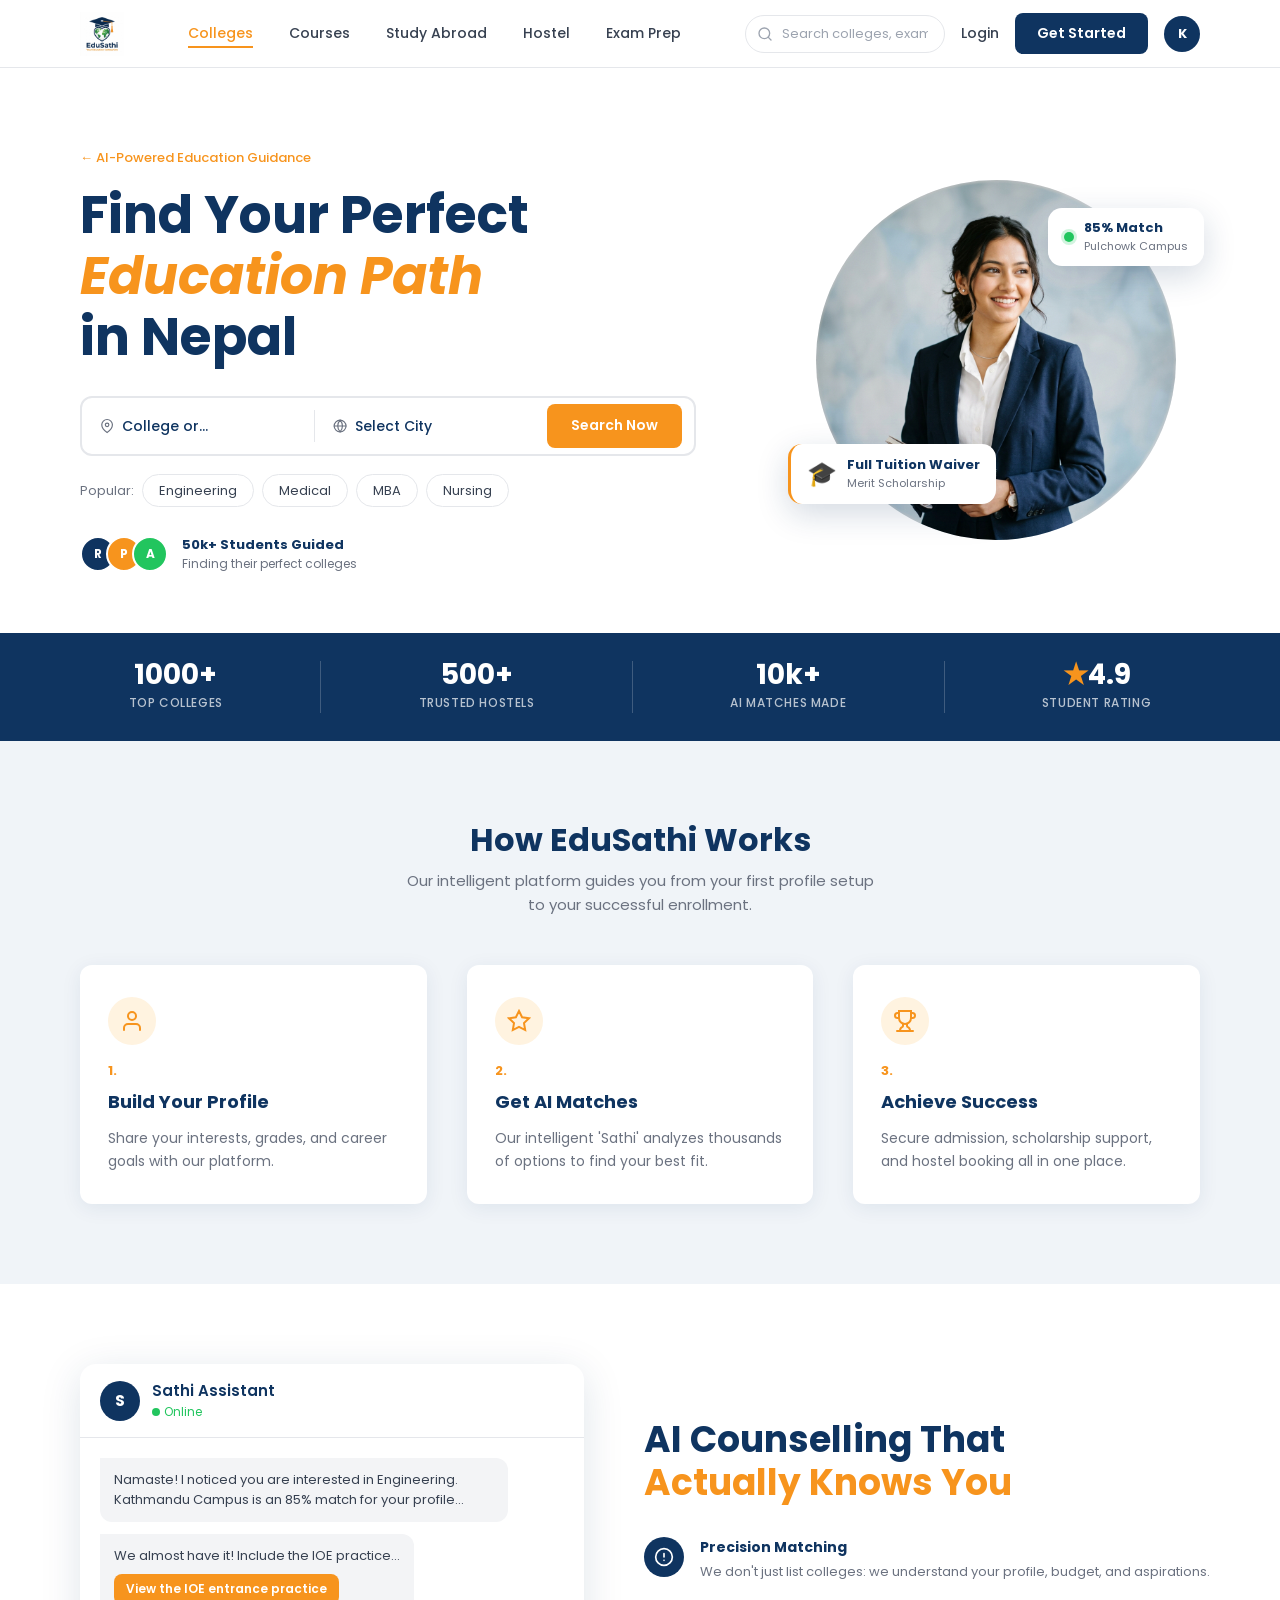
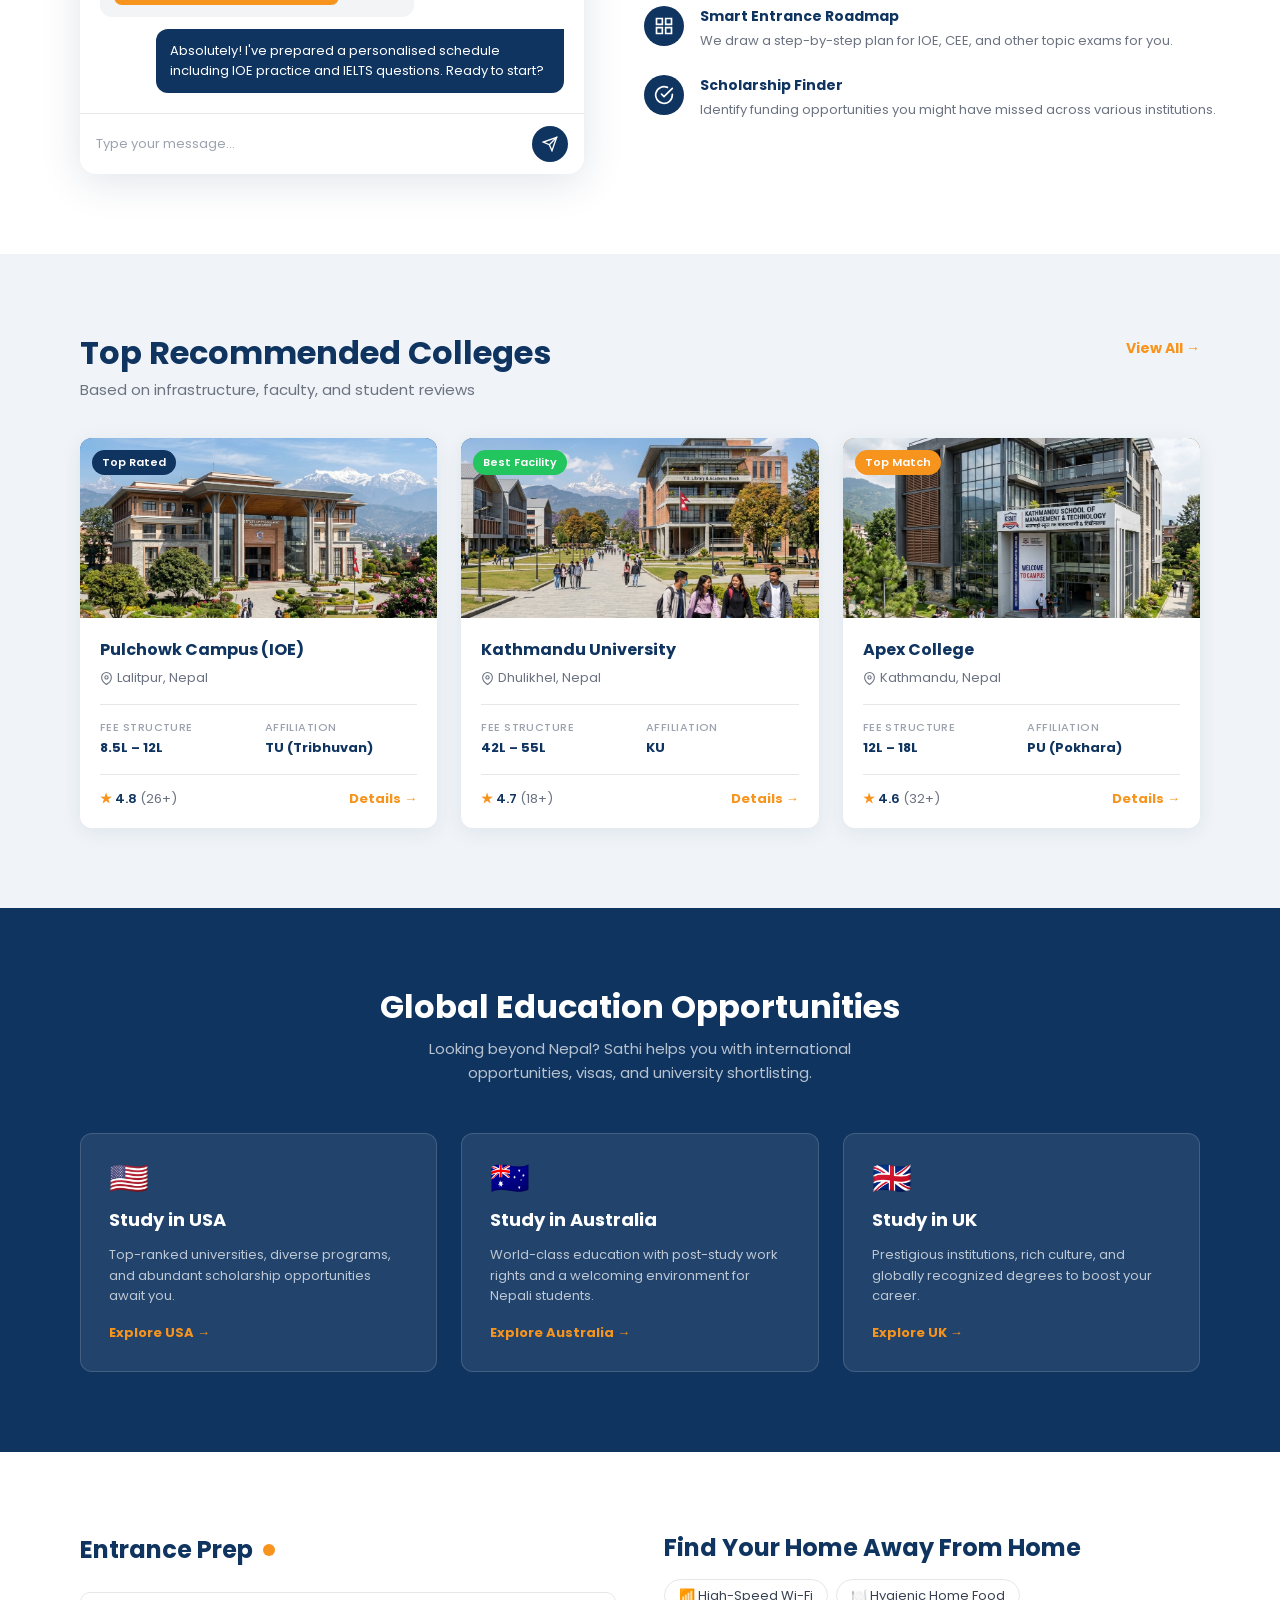
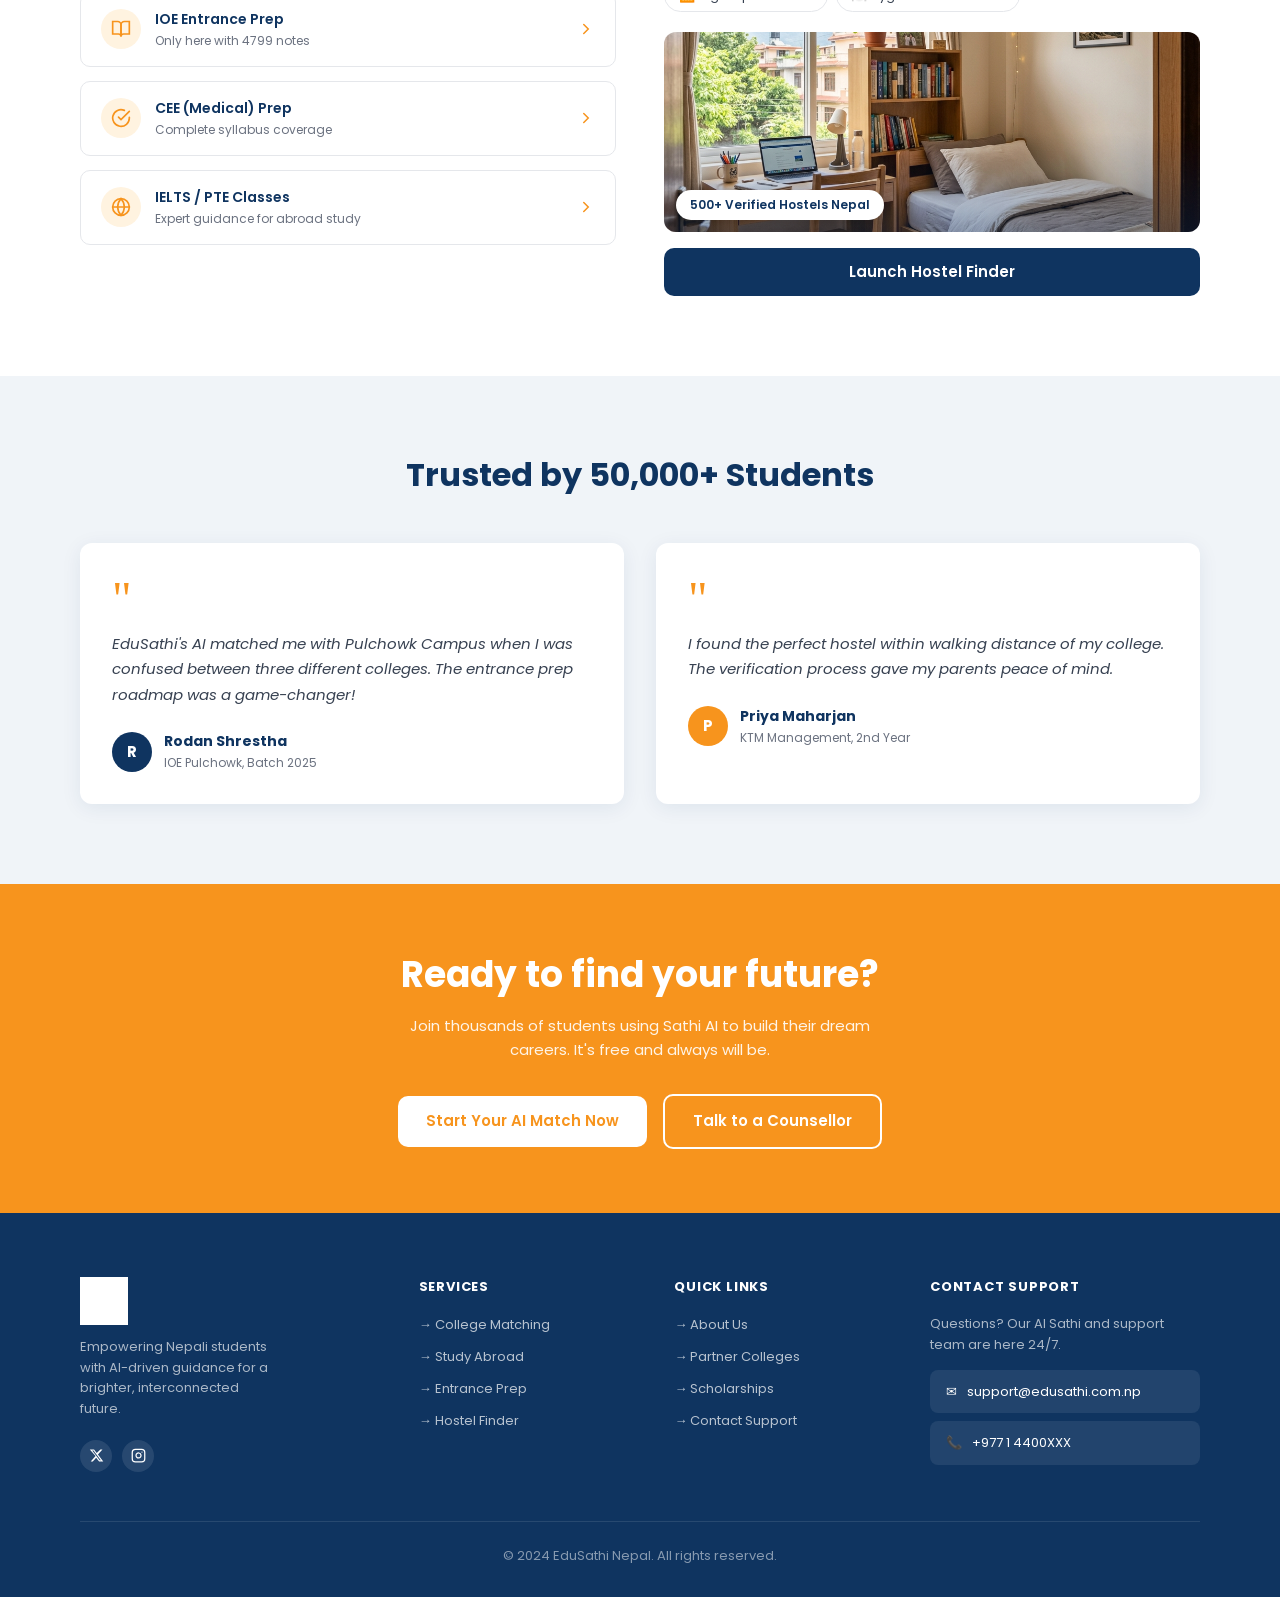
==== index.html @ e2d9c36b "feat: update homepage with real images and brand logo - Replace SVG placeholder logo with EduSathi b" ====
<!DOCTYPE html>
<html lang="en">
<head>
  <meta charset="UTF-8">
  <meta name="viewport" content="width=device-width, initial-scale=1.0">
  <title>EduSathi — Find Your Perfect Education Path in Nepal</title>
  <link rel="preconnect" href="https://fonts.googleapis.com">
  <link rel="preconnect" href="https://fonts.gstatic.com" crossorigin>
  <link href="https://fonts.googleapis.com/css2?family=Poppins:wght@300;400;500;600;700&display=swap" rel="stylesheet">
  <link rel="stylesheet" href="css/global.css">
  <link rel="stylesheet" href="css/navbar.css">
  <link rel="stylesheet" href="css/footer.css">
  <link rel="stylesheet" href="css/home.css">
  <link rel="stylesheet" href="css/responsive.css">
</head>
<body>

  <!-- ================================================================
       SECTION 1 — NAVBAR
       ================================================================ -->
  <nav class="navbar">
    <a href="index.html" class="nav-brand">
      <img src="assets/images/logo/logo-dark.png" alt="EduSathi" class="nav-logo-img" style="height:44px;width:auto;object-fit:contain;">
    </a>

    <!-- CSS-only hamburger -->
    <input type="checkbox" id="nav-toggle" class="nav-toggle">
    <label for="nav-toggle" class="nav-hamburger" aria-label="Toggle menu">
      <span></span><span></span><span></span>
    </label>

    <ul class="nav-links">
      <li><a href="pages/colleges/index.html" class="active">Colleges</a></li>
      <li><a href="#">Courses</a></li>
      <li><a href="pages/study-abroad/index.html">Study Abroad</a></li>
      <li><a href="pages/hostels/index.html">Hostel</a></li>
      <li><a href="pages/entrance-prep/index.html">Exam Prep</a></li>
    </ul>

    <div class="nav-right">
      <div class="nav-search-wrap">
        <svg class="nav-search-icon" width="16" height="16" viewBox="0 0 24 24" fill="none"
             stroke="#9CA3AF" stroke-width="2" stroke-linecap="round">
          <circle cx="11" cy="11" r="8"/><line x1="21" y1="21" x2="16.65" y2="16.65"/>
        </svg>
        <input type="text" class="nav-search-input" placeholder="Search colleges, exams...">
      </div>
      <a href="pages/login.html" class="nav-login">Login</a>
      <a href="pages/signup.html" class="btn-nav-cta">Get Started</a>
      <div class="nav-avatar">K</div>
    </div>
  </nav>


  <!-- ================================================================
       SECTION 2 — HERO
       ================================================================ -->
  <section class="hero">

    <!-- Left column -->
    <div class="hero-left">
      <p class="hero-breadcrumb">← AI-Powered Education Guidance</p>

      <h1 class="hero-headline">
        <span class="h-navy">Find Your Perfect</span>
        <span class="h-orange h-italic">Education Path</span>
        <span class="h-navy">in Nepal</span>
      </h1>

      <!-- Large search bar -->
      <div class="hero-search-bar">
        <div class="hsb-left">
          <svg width="16" height="16" viewBox="0 0 24 24" fill="none" stroke="#6B7280" stroke-width="2" stroke-linecap="round">
            <path d="M21 10c0 7-9 13-9 13S3 17 3 10a9 9 0 0 1 18 0z"/><circle cx="12" cy="10" r="3"/>
          </svg>
          <select class="hsb-select" aria-label="Category">
            <option>College or...</option>
            <option>Engineering</option>
            <option>Medical</option>
            <option>Management</option>
            <option>Nursing</option>
          </select>
        </div>
        <div class="hsb-divider"></div>
        <div class="hsb-middle">
          <svg width="16" height="16" viewBox="0 0 24 24" fill="none" stroke="#6B7280" stroke-width="2" stroke-linecap="round">
            <circle cx="12" cy="12" r="10"/>
            <path d="M2 12h20M12 2a15.3 15.3 0 0 1 4 10 15.3 15.3 0 0 1-4 10 15.3 15.3 0 0 1-4-10 15.3 15.3 0 0 1 4-10z"/>
          </svg>
          <select class="hsb-select" aria-label="City">
            <option>Select City</option>
            <option>Kathmandu</option>
            <option>Lalitpur</option>
            <option>Pokhara</option>
            <option>Dhulikhel</option>
          </select>
        </div>
        <button class="hsb-btn">Search Now</button>
      </div>

      <!-- Popular chips -->
      <div class="hero-chips">
        <span class="chip-label">Popular:</span>
        <a href="pages/colleges/index.html" class="chip">Engineering</a>
        <a href="pages/colleges/index.html" class="chip">Medical</a>
        <a href="pages/colleges/index.html" class="chip">MBA</a>
        <a href="pages/colleges/index.html" class="chip">Nursing</a>
      </div>

      <!-- Social proof -->
      <div class="hero-social-proof">
        <div class="proof-avatars">
          <div class="proof-avatar" style="background:#0F3460;">R</div>
          <div class="proof-avatar" style="background:#F7941D;">P</div>
          <div class="proof-avatar" style="background:#22C55E;">A</div>
        </div>
        <div class="proof-text">
          <span class="proof-bold">50k+ Students Guided</span>
          <span class="proof-sub">Finding their perfect colleges</span>
        </div>
      </div>
    </div>

    <!-- Right column — circular hero image -->
    <div class="hero-right">
      <div class="hero-img-wrap">
        <div class="hero-circle">
          <img src="assets/images/hero-student.jpg" alt="Student" class="hero-photo" style="display:block;">
        </div>

        <!-- Badge: top-right -->
        <div class="hero-badge-top">
          <span class="badge-dot"></span>
          <div>
            <div class="badge-title">85% Match</div>
            <div class="badge-sub">Pulchowk Campus</div>
          </div>
        </div>

        <!-- Badge: bottom-left -->
        <div class="hero-badge-bottom">
          <span class="badge-icon">🎓</span>
          <div>
            <div class="badge-title">Full Tuition Waiver</div>
            <div class="badge-sub">Merit Scholarship</div>
          </div>
        </div>
      </div>
    </div>

  </section>


  <!-- ================================================================
       SECTION 3 — STATS BAR
       ================================================================ -->
  <section class="stats-bar">
    <div class="stat-item">
      <span class="stat-num">1000+</span>
      <span class="stat-label">Top Colleges</span>
    </div>
    <div class="stat-divider"></div>
    <div class="stat-item">
      <span class="stat-num">500+</span>
      <span class="stat-label">Trusted Hostels</span>
    </div>
    <div class="stat-divider"></div>
    <div class="stat-item">
      <span class="stat-num">10k+</span>
      <span class="stat-label">AI Matches Made</span>
    </div>
    <div class="stat-divider"></div>
    <div class="stat-item">
      <span class="stat-num"><span class="stat-star">★</span>4.9</span>
      <span class="stat-label">Student Rating</span>
    </div>
  </section>


  <!-- ================================================================
       SECTION 4 — HOW EDUSATHI WORKS
       ================================================================ -->
  <section class="how-works">
    <div class="section-header center">
      <h2 class="section-title">How EduSathi Works</h2>
      <p class="section-sub">Our intelligent platform guides you from your first profile setup to your successful enrollment.</p>
    </div>

    <div class="steps-grid">
      <!-- Step 1 -->
      <div class="step-card">
        <div class="step-icon-wrap">
          <svg width="24" height="24" viewBox="0 0 24 24" fill="none" stroke="#F7941D" stroke-width="2" stroke-linecap="round">
            <path d="M20 21v-2a4 4 0 0 0-4-4H8a4 4 0 0 0-4 4v2"/><circle cx="12" cy="7" r="4"/>
          </svg>
        </div>
        <span class="step-num">1.</span>
        <h3 class="step-title">Build Your Profile</h3>
        <p class="step-desc">Share your interests, grades, and career goals with our platform.</p>
      </div>

      <!-- Step 2 -->
      <div class="step-card">
        <div class="step-icon-wrap">
          <svg width="24" height="24" viewBox="0 0 24 24" fill="none" stroke="#F7941D" stroke-width="2" stroke-linecap="round">
            <polygon points="12 2 15.09 8.26 22 9.27 17 14.14 18.18 21.02 12 17.77 5.82 21.02 7 14.14 2 9.27 8.91 8.26 12 2"/>
          </svg>
        </div>
        <span class="step-num">2.</span>
        <h3 class="step-title">Get AI Matches</h3>
        <p class="step-desc">Our intelligent 'Sathi' analyzes thousands of options to find your best fit.</p>
      </div>

      <!-- Step 3 -->
      <div class="step-card">
        <div class="step-icon-wrap">
          <svg width="24" height="24" viewBox="0 0 24 24" fill="none" stroke="#F7941D" stroke-width="2" stroke-linecap="round">
            <path d="M6 9H4.5a2.5 2.5 0 0 1 0-5H6"/>
            <path d="M18 9h1.5a2.5 2.5 0 0 0 0-5H18"/>
            <path d="M4 22h16"/>
            <path d="M10 14.66V17c0 .55-.47.98-.97 1.21C7.85 18.75 7 20.24 7 22"/>
            <path d="M14 14.66V17c0 .55.47.98.97 1.21C16.15 18.75 17 20.24 17 22"/>
            <path d="M18 2H6v7a6 6 0 0 0 12 0V2z"/>
          </svg>
        </div>
        <span class="step-num">3.</span>
        <h3 class="step-title">Achieve Success</h3>
        <p class="step-desc">Secure admission, scholarship support, and hostel booking all in one place.</p>
      </div>
    </div>
  </section>


  <!-- ================================================================
       SECTION 5 — AI COUNSELLING
       ================================================================ -->
  <section class="ai-section">

    <!-- Left — Chat UI mockup -->
    <div class="ai-left">
      <div class="chat-card">
        <!-- Header -->
        <div class="chat-header">
          <div class="chat-avatar">S</div>
          <div class="chat-header-text">
            <span class="chat-name">Sathi Assistant</span>
            <span class="chat-status">
              <span class="chat-dot"></span>Online
            </span>
          </div>
        </div>

        <!-- Bubbles -->
        <div class="chat-body">
          <div class="chat-bubble ai-bubble">
            Namaste! I noticed you are interested in Engineering. Kathmandu Campus is an 85% match for your profile...
          </div>
          <div class="chat-bubble ai-bubble">
            We almost have it! Include the IOE practice...
            <a href="pages/entrance-prep/index.html" class="chat-action-btn">View the IOE entrance practice</a>
          </div>
          <div class="chat-bubble user-bubble">
            Absolutely! I've prepared a personalised schedule including IOE practice and IELTS questions. Ready to start?
          </div>
        </div>

        <!-- Input bar -->
        <div class="chat-input-bar">
          <input type="text" placeholder="Type your message...">
          <button class="chat-send" aria-label="Send">
            <svg width="16" height="16" viewBox="0 0 24 24" fill="none" stroke="white" stroke-width="2" stroke-linecap="round">
              <line x1="22" y1="2" x2="11" y2="13"/>
              <polygon points="22 2 15 22 11 13 2 9 22 2"/>
            </svg>
          </button>
        </div>
      </div>
    </div>

    <!-- Right — Feature text -->
    <div class="ai-right">
      <h2 class="ai-heading">
        <span class="h-navy">AI Counselling That</span>
        <span class="h-orange">Actually Knows You</span>
      </h2>

      <div class="ai-features">
        <div class="ai-feature">
          <div class="ai-feat-icon">
            <svg width="20" height="20" viewBox="0 0 24 24" fill="none" stroke="white" stroke-width="2" stroke-linecap="round">
              <circle cx="12" cy="12" r="10"/>
              <line x1="12" y1="8" x2="12" y2="12"/>
              <line x1="12" y1="16" x2="12.01" y2="16"/>
            </svg>
          </div>
          <div class="ai-feat-text">
            <h4>Precision Matching</h4>
            <p>We don't just list colleges: we understand your profile, budget, and aspirations.</p>
          </div>
        </div>

        <div class="ai-feature">
          <div class="ai-feat-icon">
            <svg width="20" height="20" viewBox="0 0 24 24" fill="none" stroke="white" stroke-width="2" stroke-linecap="round">
              <path d="M3 3h7v7H3zM14 3h7v7h-7zM14 14h7v7h-7zM3 14h7v7H3z"/>
            </svg>
          </div>
          <div class="ai-feat-text">
            <h4>Smart Entrance Roadmap</h4>
            <p>We draw a step-by-step plan for IOE, CEE, and other topic exams for you.</p>
          </div>
        </div>

        <div class="ai-feature">
          <div class="ai-feat-icon">
            <svg width="20" height="20" viewBox="0 0 24 24" fill="none" stroke="white" stroke-width="2" stroke-linecap="round">
              <path d="M22 11.08V12a10 10 0 1 1-5.93-9.14"/>
              <polyline points="22 4 12 14.01 9 11.01"/>
            </svg>
          </div>
          <div class="ai-feat-text">
            <h4>Scholarship Finder</h4>
            <p>Identify funding opportunities you might have missed across various institutions.</p>
          </div>
        </div>
      </div>
    </div>

  </section>


  <!-- ================================================================
       SECTION 6 — TOP RECOMMENDED COLLEGES
       ================================================================ -->
  <section class="colleges-section">
    <div class="section-row-header">
      <div>
        <h2 class="section-title">Top Recommended Colleges</h2>
        <p class="section-sub">Based on infrastructure, faculty, and student reviews</p>
      </div>
      <a href="pages/colleges/index.html" class="view-all">View All →</a>
    </div>

    <div class="colleges-grid">

      <!-- Card 1 -->
      <div class="college-card">
        <div class="college-img">
          <img src="assets/images/colleges/pulchowk.jpg" alt="Pulchowk Campus">
          <span class="college-tag tag-navy">Top Rated</span>
        </div>
        <div class="college-body">
          <h3 class="college-name">Pulchowk Campus (IOE)</h3>
          <p class="college-location">
            <svg width="13" height="13" viewBox="0 0 24 24" fill="none" stroke="#6B7280" stroke-width="2" stroke-linecap="round">
              <path d="M21 10c0 7-9 13-9 13S3 17 3 10a9 9 0 0 1 18 0z"/><circle cx="12" cy="10" r="3"/>
            </svg>
            Lalitpur, Nepal
          </p>
          <div class="college-info">
            <div class="info-item">
              <span class="info-label">Fee Structure</span>
              <span class="info-val">8.5L – 12L</span>
            </div>
            <div class="info-item">
              <span class="info-label">Affiliation</span>
              <span class="info-val">TU (Tribhuvan)</span>
            </div>
          </div>
          <div class="college-footer">
            <span class="college-rating">
              <span class="star-icon">★</span> 4.8
              <span class="rating-count">(26+)</span>
            </span>
            <a href="pages/colleges/detail.html" class="details-link">Details →</a>
          </div>
        </div>
      </div>

      <!-- Card 2 -->
      <div class="college-card">
        <div class="college-img college-img-2">
          <img src="assets/images/colleges/ku.jpg" alt="Kathmandu University">
          <span class="college-tag tag-green">Best Facility</span>
        </div>
        <div class="college-body">
          <h3 class="college-name">Kathmandu University</h3>
          <p class="college-location">
            <svg width="13" height="13" viewBox="0 0 24 24" fill="none" stroke="#6B7280" stroke-width="2" stroke-linecap="round">
              <path d="M21 10c0 7-9 13-9 13S3 17 3 10a9 9 0 0 1 18 0z"/><circle cx="12" cy="10" r="3"/>
            </svg>
            Dhulikhel, Nepal
          </p>
          <div class="college-info">
            <div class="info-item">
              <span class="info-label">Fee Structure</span>
              <span class="info-val">42L – 55L</span>
            </div>
            <div class="info-item">
              <span class="info-label">Affiliation</span>
              <span class="info-val">KU</span>
            </div>
          </div>
          <div class="college-footer">
            <span class="college-rating">
              <span class="star-icon">★</span> 4.7
              <span class="rating-count">(18+)</span>
            </span>
            <a href="pages/colleges/detail.html" class="details-link">Details →</a>
          </div>
        </div>
      </div>

      <!-- Card 3 -->
      <div class="college-card">
        <div class="college-img college-img-3">
          <img src="assets/images/colleges/apex.jpg" alt="Apex College">
          <span class="college-tag tag-orange">Top Match</span>
        </div>
        <div class="college-body">
          <h3 class="college-name">Apex College</h3>
          <p class="college-location">
            <svg width="13" height="13" viewBox="0 0 24 24" fill="none" stroke="#6B7280" stroke-width="2" stroke-linecap="round">
              <path d="M21 10c0 7-9 13-9 13S3 17 3 10a9 9 0 0 1 18 0z"/><circle cx="12" cy="10" r="3"/>
            </svg>
            Kathmandu, Nepal
          </p>
          <div class="college-info">
            <div class="info-item">
              <span class="info-label">Fee Structure</span>
              <span class="info-val">12L – 18L</span>
            </div>
            <div class="info-item">
              <span class="info-label">Affiliation</span>
              <span class="info-val">PU (Pokhara)</span>
            </div>
          </div>
          <div class="college-footer">
            <span class="college-rating">
              <span class="star-icon">★</span> 4.6
              <span class="rating-count">(32+)</span>
            </span>
            <a href="pages/colleges/detail.html" class="details-link">Details →</a>
          </div>
        </div>
      </div>

    </div>
  </section>


  <!-- ================================================================
       SECTION 7 — GLOBAL EDUCATION OPPORTUNITIES
       ================================================================ -->
  <section class="global-section">
    <div class="section-header center">
      <h2 class="section-title white">Global Education Opportunities</h2>
      <p class="section-sub light">Looking beyond Nepal? Sathi helps you with international opportunities, visas, and university shortlisting.</p>
    </div>

    <div class="global-grid">
      <div class="global-card">
        <div class="global-flag">🇺🇸</div>
        <h3 class="global-country">Study in USA</h3>
        <p class="global-desc">Top-ranked universities, diverse programs, and abundant scholarship opportunities await you.</p>
        <a href="pages/study-abroad/index.html" class="global-link">Explore USA →</a>
      </div>
      <div class="global-card">
        <div class="global-flag">🇦🇺</div>
        <h3 class="global-country">Study in Australia</h3>
        <p class="global-desc">World-class education with post-study work rights and a welcoming environment for Nepali students.</p>
        <a href="pages/study-abroad/index.html" class="global-link">Explore Australia →</a>
      </div>
      <div class="global-card">
        <div class="global-flag">🇬🇧</div>
        <h3 class="global-country">Study in UK</h3>
        <p class="global-desc">Prestigious institutions, rich culture, and globally recognized degrees to boost your career.</p>
        <a href="pages/study-abroad/index.html" class="global-link">Explore UK →</a>
      </div>
    </div>
  </section>


  <!-- ================================================================
       SECTION 8 — ENTRANCE PREP + HOSTEL
       ================================================================ -->
  <section class="prep-hostel-section">

    <!-- Left — Entrance Prep -->
    <div class="prep-col">
      <h2 class="prep-heading">
        Entrance Prep <span class="prep-dot"></span>
      </h2>

      <div class="prep-list">
        <a href="pages/entrance-prep/index.html" class="prep-row">
          <div class="prep-row-left">
            <div class="prep-icon">
              <svg width="20" height="20" viewBox="0 0 24 24" fill="none" stroke="#F7941D" stroke-width="2" stroke-linecap="round">
                <path d="M2 3h6a4 4 0 0 1 4 4v14a3 3 0 0 0-3-3H2z"/>
                <path d="M22 3h-6a4 4 0 0 0-4 4v14a3 3 0 0 1 3-3h7z"/>
              </svg>
            </div>
            <div>
              <span class="prep-name">IOE Entrance Prep</span>
              <span class="prep-desc">Only here with 4799 notes</span>
            </div>
          </div>
          <svg width="18" height="18" viewBox="0 0 24 24" fill="none" stroke="#F7941D" stroke-width="2" stroke-linecap="round">
            <polyline points="9 18 15 12 9 6"/>
          </svg>
        </a>

        <a href="pages/entrance-prep/index.html" class="prep-row">
          <div class="prep-row-left">
            <div class="prep-icon">
              <svg width="20" height="20" viewBox="0 0 24 24" fill="none" stroke="#F7941D" stroke-width="2" stroke-linecap="round">
                <path d="M22 11.08V12a10 10 0 1 1-5.93-9.14"/>
                <polyline points="22 4 12 14.01 9 11.01"/>
              </svg>
            </div>
            <div>
              <span class="prep-name">CEE (Medical) Prep</span>
              <span class="prep-desc">Complete syllabus coverage</span>
            </div>
          </div>
          <svg width="18" height="18" viewBox="0 0 24 24" fill="none" stroke="#F7941D" stroke-width="2" stroke-linecap="round">
            <polyline points="9 18 15 12 9 6"/>
          </svg>
        </a>

        <a href="pages/entrance-prep/index.html" class="prep-row">
          <div class="prep-row-left">
            <div class="prep-icon">
              <svg width="20" height="20" viewBox="0 0 24 24" fill="none" stroke="#F7941D" stroke-width="2" stroke-linecap="round">
                <circle cx="12" cy="12" r="10"/>
                <line x1="2" y1="12" x2="22" y2="12"/>
                <path d="M12 2a15.3 15.3 0 0 1 4 10 15.3 15.3 0 0 1-4 10 15.3 15.3 0 0 1-4-10 15.3 15.3 0 0 1 4-10z"/>
              </svg>
            </div>
            <div>
              <span class="prep-name">IELTS / PTE Classes</span>
              <span class="prep-desc">Expert guidance for abroad study</span>
            </div>
          </div>
          <svg width="18" height="18" viewBox="0 0 24 24" fill="none" stroke="#F7941D" stroke-width="2" stroke-linecap="round">
            <polyline points="9 18 15 12 9 6"/>
          </svg>
        </a>
      </div>
    </div>

    <!-- Right — Hostel -->
    <div class="hostel-col">
      <h2 class="hostel-heading">Find Your Home Away From Home</h2>

      <div class="hostel-pills">
        <span class="hostel-pill">📶 High-Speed Wi-Fi</span>
        <span class="hostel-pill">🍽️ Hygienic Home Food</span>
      </div>

      <div class="hostel-img-wrap">
        <img src="assets/images/hostels/hostel-main.jpg" alt="Hostel" class="hostel-img">
        <span class="hostel-overlay-badge">500+ Verified Hostels Nepal</span>
      </div>

      <a href="pages/hostels/index.html" class="btn-hostel">Launch Hostel Finder</a>
    </div>

  </section>


  <!-- ================================================================
       SECTION 9 — TESTIMONIALS
       ================================================================ -->
  <section class="testimonials-section">
    <div class="section-header center">
      <h2 class="section-title">Trusted by 50,000+ Students</h2>
    </div>

    <div class="testimonials-grid">
      <div class="testimonial-card">
        <span class="quote-icon">"</span>
        <p class="quote-text">EduSathi's AI matched me with Pulchowk Campus when I was confused between three different colleges. The entrance prep roadmap was a game-changer!</p>
        <div class="testimonial-author">
          <div class="author-avatar" style="background:#0F3460;">R</div>
          <div>
            <span class="author-name">Rodan Shrestha</span>
            <span class="author-role">IOE Pulchowk, Batch 2025</span>
          </div>
        </div>
      </div>

      <div class="testimonial-card">
        <span class="quote-icon">"</span>
        <p class="quote-text">I found the perfect hostel within walking distance of my college. The verification process gave my parents peace of mind.</p>
        <div class="testimonial-author">
          <div class="author-avatar" style="background:#F7941D;">P</div>
          <div>
            <span class="author-name">Priya Maharjan</span>
            <span class="author-role">KTM Management, 2nd Year</span>
          </div>
        </div>
      </div>
    </div>
  </section>


  <!-- ================================================================
       SECTION 10 — CTA BANNER
       ================================================================ -->
  <section class="cta-section">
    <h2 class="cta-heading">Ready to find your future?</h2>
    <p class="cta-sub">Join thousands of students using Sathi AI to build their dream careers. It's free and always will be.</p>
    <div class="cta-btns">
      <a href="pages/ai-match/questionnaire.html" class="btn-cta-primary">Start Your AI Match Now</a>
      <a href="pages/ai-counsellor/index.html"    class="btn-cta-outline">Talk to a Counsellor</a>
    </div>
  </section>


  <!-- ================================================================
       SECTION 11 — FOOTER
       ================================================================ -->
  <footer class="footer">
    <div class="footer-top">

      <!-- Col 1: Brand -->
      <div class="footer-col brand-col">
        <a href="index.html" class="footer-logo">
          <img src="assets/images/logo/logo-dark.png" alt="EduSathi" class="footer-logo-img" style="height:48px;width:auto;object-fit:contain;filter:brightness(0) invert(1);">
        </a>
        <p class="footer-tagline">Empowering Nepali students with AI-driven guidance for a brighter, interconnected future.</p>
        <div class="footer-socials">
          <a href="#" class="social-icon" aria-label="Twitter / X">
            <svg width="15" height="15" viewBox="0 0 24 24" fill="white">
              <path d="M18.244 2.25h3.308l-7.227 8.26 8.502 11.24H16.17l-4.714-6.231-5.401 6.231H2.746l7.73-8.835L1.254 2.25H8.08l4.253 5.622zm-1.161 17.52h1.833L7.084 4.126H5.117z"/>
            </svg>
          </a>
          <a href="#" class="social-icon" aria-label="Instagram">
            <svg width="15" height="15" viewBox="0 0 24 24" fill="none" stroke="white" stroke-width="2" stroke-linecap="round">
              <rect x="2" y="2" width="20" height="20" rx="5" ry="5"/>
              <path d="M16 11.37A4 4 0 1 1 12.63 8 4 4 0 0 1 16 11.37z"/>
              <line x1="17.5" y1="6.5" x2="17.51" y2="6.5"/>
            </svg>
          </a>
        </div>
      </div>

      <!-- Col 2: Services -->
      <div class="footer-col">
        <h4 class="footer-col-heading">Services</h4>
        <ul class="footer-links">
          <li><a href="pages/colleges/index.html">→ College Matching</a></li>
          <li><a href="pages/study-abroad/index.html">→ Study Abroad</a></li>
          <li><a href="pages/entrance-prep/index.html">→ Entrance Prep</a></li>
          <li><a href="pages/hostels/index.html">→ Hostel Finder</a></li>
        </ul>
      </div>

      <!-- Col 3: Quick Links -->
      <div class="footer-col">
        <h4 class="footer-col-heading">Quick Links</h4>
        <ul class="footer-links">
          <li><a href="pages/about.html">→ About Us</a></li>
          <li><a href="#">→ Partner Colleges</a></li>
          <li><a href="#">→ Scholarships</a></li>
          <li><a href="pages/contact.html">→ Contact Support</a></li>
        </ul>
      </div>

      <!-- Col 4: Contact -->
      <div class="footer-col">
        <h4 class="footer-col-heading">Contact Support</h4>
        <p class="footer-contact-text">Questions? Our AI Sathi and support team are here 24/7.</p>
        <div class="footer-contact-box">
          <span>✉</span>
          <span>support@edusathi.com.np</span>
        </div>
        <div class="footer-contact-box">
          <span>📞</span>
          <span>+977 1 4400XXX</span>
        </div>
      </div>

    </div>

    <div class="footer-bottom">
      <p>© 2024 EduSathi Nepal. All rights reserved.</p>
    </div>
  </footer>

</body>
</html>
---- css/global.css ----
@import url('https://fonts.googleapis.com/css2?family=Poppins:wght@300;400;500;600;700&display=swap');

*, *::before, *::after {
  box-sizing: border-box;
  margin: 0;
  padding: 0;
}

:root {
  --primary:    #0F3460;
  --accent:     #F7941D;
  --bg:         #F0F4F8;
  --white:      #FFFFFF;
  --text:       #0F3460;
  --muted:      #6B7280;
  --border:     #E5E7EB;
  --green:      #22C55E;
  --shadow:     0 4px 20px rgba(15, 52, 96, 0.08);
  --radius:     8px;
  --radius-btn: 10px;
  --radius-pill: 50px;
}

html { scroll-behavior: smooth; }

body {
  font-family: 'Poppins', sans-serif;
  font-size: 14px;
  color: var(--text);
  background: var(--white);
  line-height: 1.5;
  -webkit-font-smoothing: antialiased;
}

a   { text-decoration: none; color: inherit; }
ul  { list-style: none; }
img { display: block; max-width: 100%; }

button, select, input { font-family: 'Poppins', sans-serif; }

/* ---- Typography helpers ---- */
.h-navy   { color: var(--primary); }
.h-orange { color: var(--accent); }
.h-italic { font-style: italic; }

.section-title {
  font-size: 32px;
  font-weight: 700;
  color: var(--primary);
  line-height: 1.2;
}
.section-title.white { color: var(--white); }

.section-sub {
  font-size: 15px;
  color: var(--muted);
  line-height: 1.6;
  max-width: 480px;
}
.section-sub.light { color: rgba(255, 255, 255, 0.7); }

.section-header.center {
  text-align: center;
  display: flex;
  flex-direction: column;
  align-items: center;
  gap: 10px;
}
---- css/navbar.css ----
/* ============================================================
   NAVBAR
   ============================================================ */

.navbar {
  position: sticky;
  top: 0;
  z-index: 1000;
  background: var(--white);
  border-bottom: 1px solid var(--border);
  height: 68px;
  padding: 0 80px;
  display: flex;
  align-items: center;
  justify-content: space-between;
  gap: 24px;
}

.nav-brand {
  display: flex;
  align-items: center;
  gap: 8px;
  font-size: 22px;
  font-weight: 700;
  color: var(--primary);
  white-space: nowrap;
  flex-shrink: 0;
}

.nav-logo-img {
  height: 40px;
  width: auto;
  display: block;
  object-fit: contain;
}

/* Center links */
.nav-links {
  display: flex;
  align-items: center;
  gap: 36px;
  flex: 1;
  justify-content: center;
}

.nav-links a {
  font-size: 14px;
  font-weight: 500;
  color: #374151;
  white-space: nowrap;
  padding-bottom: 3px;
  transition: color 0.2s;
}
.nav-links a:hover        { color: var(--accent); }
.nav-links a.active       { color: var(--accent); border-bottom: 2px solid var(--accent); }

/* Right cluster */
.nav-right {
  display: flex;
  align-items: center;
  gap: 16px;
  flex-shrink: 0;
}

/* Search */
.nav-search-wrap {
  position: relative;
  display: flex;
  align-items: center;
}
.nav-search-icon {
  position: absolute;
  left: 12px;
  pointer-events: none;
}
.nav-search-input {
  border: 1px solid var(--border);
  border-radius: var(--radius-pill);
  padding: 8px 16px 8px 36px;
  width: 200px;
  font-size: 13px;
  color: var(--text);
  outline: none;
  background: transparent;
  transition: border-color 0.2s;
}
.nav-search-input::placeholder { color: #9CA3AF; }
.nav-search-input:focus        { border-color: var(--primary); }

/* Login */
.nav-login {
  font-size: 14px;
  font-weight: 500;
  color: #374151;
  white-space: nowrap;
  transition: color 0.2s;
}
.nav-login:hover { color: var(--accent); }

/* Get Started */
.btn-nav-cta {
  background: var(--primary);
  color: var(--white);
  border-radius: var(--radius);
  padding: 10px 22px;
  font-size: 14px;
  font-weight: 600;
  white-space: nowrap;
  transition: background 0.2s;
}
.btn-nav-cta:hover { background: var(--accent); }

/* Avatar */
.nav-avatar {
  width: 36px;
  height: 36px;
  border-radius: 50%;
  background: var(--primary);
  color: var(--white);
  font-size: 13px;
  font-weight: 700;
  display: flex;
  align-items: center;
  justify-content: center;
  flex-shrink: 0;
  cursor: pointer;
  user-select: none;
}

/* ---- CSS-only hamburger (hidden on desktop) ---- */
.nav-toggle    { display: none; }
.nav-hamburger {
  display: none;
  flex-direction: column;
  gap: 5px;
  cursor: pointer;
  padding: 4px;
  margin-left: auto;
}
.nav-hamburger span {
  display: block;
  width: 24px;
  height: 2px;
  background: var(--primary);
  border-radius: 2px;
  transition: transform 0.3s, opacity 0.3s;
}
.nav-toggle:checked ~ .nav-hamburger span:nth-child(1) { transform: translateY(7px) rotate(45deg); }
.nav-toggle:checked ~ .nav-hamburger span:nth-child(2) { opacity: 0; }
.nav-toggle:checked ~ .nav-hamburger span:nth-child(3) { transform: translateY(-7px) rotate(-45deg); }
---- css/footer.css ----
/* ============================================================
   FOOTER
   ============================================================ */

.footer {
  background: var(--primary);
  padding: 64px 80px 32px;
}

.footer-top {
  display: grid;
  grid-template-columns: 1.4fr 1fr 1fr 1.3fr;
  gap: 48px;
  margin-bottom: 48px;
}

/* Brand column */
.footer-logo {
  display: flex;
  align-items: center;
  gap: 8px;
  margin-bottom: 12px;
}

.footer-logo-img {
  height: 44px;
  width: auto;
  object-fit: contain;
  display: block;
}

.footer-logo-text {
  font-size: 20px;
  font-weight: 700;
  color: var(--white);
}

.footer-tagline {
  font-size: 13px;
  color: rgba(255, 255, 255, 0.65);
  line-height: 1.6;
  max-width: 200px;
  margin-bottom: 20px;
}

.footer-socials { display: flex; gap: 10px; }

.social-icon {
  width: 32px;
  height: 32px;
  border-radius: 50%;
  background: rgba(255, 255, 255, 0.1);
  display: flex;
  align-items: center;
  justify-content: center;
  transition: background 0.2s;
  flex-shrink: 0;
}
.social-icon:hover { background: rgba(255, 255, 255, 0.22); }

/* Column headings */
.footer-col-heading {
  font-size: 13px;
  font-weight: 700;
  color: var(--white);
  text-transform: uppercase;
  letter-spacing: 0.06em;
  margin-bottom: 18px;
}

/* Link lists */
.footer-links {
  display: flex;
  flex-direction: column;
  gap: 11px;
}
.footer-links a {
  font-size: 13px;
  color: rgba(255, 255, 255, 0.7);
  transition: color 0.2s;
}
.footer-links a:hover { color: var(--accent); }

/* Contact column */
.footer-contact-text {
  font-size: 13px;
  color: rgba(255, 255, 255, 0.65);
  line-height: 1.6;
  margin-bottom: 14px;
}

.footer-contact-box {
  display: flex;
  align-items: center;
  gap: 10px;
  background: rgba(255, 255, 255, 0.08);
  border-radius: var(--radius);
  padding: 12px 16px;
  font-size: 13px;
  color: var(--white);
  margin-bottom: 8px;
}

/* Bottom bar */
.footer-bottom {
  border-top: 1px solid rgba(255, 255, 255, 0.1);
  padding-top: 24px;
  text-align: center;
}
.footer-bottom p {
  font-size: 13px;
  color: rgba(255, 255, 255, 0.5);
}
---- css/home.css ----
/* ============================================================
   HOME.CSS  —  All homepage section styles
   ============================================================ */


/* ================================================================
   SECTION 2 — HERO
   ================================================================ */

.hero {
  background: var(--white);
  padding: 80px 80px 60px;
  display: grid;
  grid-template-columns: 55% 45%;
  align-items: center;
  gap: 48px;
}

/* Left column */
.hero-breadcrumb {
  color: var(--accent);
  font-size: 13px;
  font-weight: 500;
  margin-bottom: 16px;
}

.hero-headline {
  display: flex;
  flex-direction: column;
  font-size: 52px;
  font-weight: 700;
  line-height: 1.18;
  margin-bottom: 28px;
}

/* Hero search bar */
.hero-search-bar {
  display: flex;
  align-items: center;
  background: var(--white);
  border: 2px solid var(--border);
  border-radius: 12px;
  height: 60px;
  padding: 0 8px 0 0;
  margin-bottom: 18px;
  overflow: hidden;
  gap: 0;
}

.hsb-left,
.hsb-middle {
  display: flex;
  align-items: center;
  gap: 8px;
  padding: 0 18px;
  flex: 1;
  min-width: 0;
}

.hsb-select {
  border: none;
  outline: none;
  background: transparent;
  font-size: 14px;
  font-weight: 500;
  color: var(--text);
  cursor: pointer;
  width: 100%;
  appearance: none;
  -webkit-appearance: none;
}

.hsb-divider {
  width: 1px;
  height: 32px;
  background: var(--border);
  flex-shrink: 0;
}

.hsb-btn {
  background: var(--accent);
  color: var(--white);
  border: none;
  border-radius: var(--radius);
  padding: 0 24px;
  font-size: 14px;
  font-weight: 600;
  cursor: pointer;
  white-space: nowrap;
  height: 44px;
  flex-shrink: 0;
  transition: background 0.2s;
  margin-right: 4px;
}
.hsb-btn:hover { background: #e5840f; }

/* Chips */
.hero-chips {
  display: flex;
  align-items: center;
  flex-wrap: wrap;
  gap: 8px;
  margin-bottom: 28px;
}

.chip-label {
  font-size: 13px;
  color: var(--muted);
}

.chip {
  border: 1px solid var(--border);
  border-radius: var(--radius-pill);
  padding: 6px 16px;
  font-size: 13px;
  color: #374151;
  cursor: pointer;
  transition: border-color 0.2s, color 0.2s;
}
.chip:hover {
  border-color: var(--accent);
  color: var(--accent);
}

/* Social proof */
.hero-social-proof {
  display: flex;
  align-items: center;
  gap: 14px;
}

.proof-avatars {
  display: flex;
  align-items: center;
}

.proof-avatar {
  width: 36px;
  height: 36px;
  border-radius: 50%;
  border: 2px solid var(--white);
  color: var(--white);
  font-size: 12px;
  font-weight: 700;
  display: flex;
  align-items: center;
  justify-content: center;
  flex-shrink: 0;
}
.proof-avatar + .proof-avatar { margin-left: -10px; }

.proof-text {
  display: flex;
  flex-direction: column;
}
.proof-bold {
  font-size: 13px;
  font-weight: 700;
  color: var(--primary);
}
.proof-sub {
  font-size: 12px;
  color: var(--muted);
}

/* Hero right — circular image */
.hero-right {
  display: flex;
  justify-content: center;
  align-items: center;
}

.hero-img-wrap {
  position: relative;
  width: 360px;
  height: 360px;
  flex-shrink: 0;
}

.hero-circle {
  width: 360px;
  height: 360px;
  border-radius: 50%;
  background: #E8F0F7;
  overflow: hidden;
  display: flex;
  align-items: flex-end;
  justify-content: center;
  position: relative;
}

/* Real photo — shown when image file exists */
.hero-photo {
  position: absolute;
  inset: 0;
  width: 100%;
  height: 100%;
  object-fit: cover;
  object-position: top center;
  display: block;
  z-index: 1;
}

/* SVG fallback — shown behind the photo */
.student-svg {
  width: 88%;
  height: 88%;
  position: relative;
  z-index: 0;
}

/* Floating badges */
.hero-badge-top {
  position: absolute;
  top: 28px;
  right: -28px;
  background: var(--white);
  border-radius: 14px;
  padding: 12px 16px;
  box-shadow: 0 10px 32px rgba(15, 52, 96, 0.18);
  display: flex;
  align-items: center;
  gap: 10px;
  min-width: 152px;
  z-index: 2;
}

.badge-dot {
  width: 10px;
  height: 10px;
  border-radius: 50%;
  background: var(--green);
  flex-shrink: 0;
  box-shadow: 0 0 0 3px rgba(34, 197, 94, 0.2);
}

.badge-title {
  font-size: 13px;
  font-weight: 700;
  color: var(--primary);
  line-height: 1.2;
}

.badge-sub {
  font-size: 11px;
  color: var(--muted);
  margin-top: 2px;
}

.hero-badge-bottom {
  position: absolute;
  bottom: 36px;
  left: -28px;
  background: var(--white);
  border-radius: 14px;
  padding: 12px 16px;
  box-shadow: 0 10px 32px rgba(15, 52, 96, 0.18);
  display: flex;
  align-items: center;
  gap: 10px;
  min-width: 172px;
  border-left: 3px solid var(--accent);
  z-index: 2;
}

.badge-icon {
  font-size: 24px;
  flex-shrink: 0;
}


/* ================================================================
   SECTION 3 — STATS BAR
   ================================================================ */

.stats-bar {
  background: var(--primary);
  padding: 28px 80px;
  display: flex;
  align-items: center;
  justify-content: space-around;
}

.stat-item {
  display: flex;
  flex-direction: column;
  align-items: center;
  gap: 5px;
}

.stat-num {
  font-size: 28px;
  font-weight: 700;
  color: var(--white);
  line-height: 1;
}
.stat-star { color: var(--accent); }

.stat-label {
  font-size: 12px;
  color: rgba(255, 255, 255, 0.7);
  text-transform: uppercase;
  letter-spacing: 0.05em;
  font-weight: 500;
}

.stat-divider {
  width: 1px;
  height: 52px;
  background: rgba(255, 255, 255, 0.2);
}


/* ================================================================
   SECTION 4 — HOW EDUSATHI WORKS
   ================================================================ */

.how-works {
  background: var(--bg);
  padding: 80px;
}

.how-works .section-header { margin-bottom: 48px; }

.steps-grid {
  display: grid;
  grid-template-columns: repeat(3, 1fr);
  gap: 40px;
  position: relative;
}

/* Dotted connector line between steps */
.steps-grid::before {
  content: '';
  position: absolute;
  top: 56px;               /* icon-center: 32px padding + 24px (half of 48px icon) */
  left: calc(33.33% + 20px);
  right: calc(33.33% + 20px);
  border-top: 2px dashed #D1D5DB;
  z-index: 0;
  pointer-events: none;
}

.step-card {
  background: var(--white);
  border-radius: 12px;
  padding: 32px 28px;
  box-shadow: var(--shadow);
  position: relative;
  z-index: 1;
}

.step-icon-wrap {
  width: 48px;
  height: 48px;
  border-radius: 50%;
  background: #FFF3E0;
  display: flex;
  align-items: center;
  justify-content: center;
  margin-bottom: 16px;
  flex-shrink: 0;
}

.step-num {
  font-size: 13px;
  font-weight: 700;
  color: var(--accent);
  display: block;
  margin-bottom: 8px;
}

.step-title {
  font-size: 18px;
  font-weight: 700;
  color: var(--primary);
  margin-bottom: 12px;
}

.step-desc {
  font-size: 14px;
  color: var(--muted);
  line-height: 1.6;
}


/* ================================================================
   SECTION 5 — AI COUNSELLING
   ================================================================ */

.ai-section {
  background: var(--white);
  padding: 80px;
  display: grid;
  grid-template-columns: 45% 55%;
  gap: 60px;
  align-items: center;
}

/* ---- Chat card ---- */
.chat-card {
  background: var(--white);
  border-radius: 16px;
  box-shadow: 0 8px 40px rgba(15, 52, 96, 0.13);
  overflow: hidden;
}

.chat-header {
  display: flex;
  align-items: center;
  gap: 12px;
  padding: 16px 20px;
  border-bottom: 1px solid var(--border);
}

.chat-avatar {
  width: 40px;
  height: 40px;
  border-radius: 50%;
  background: var(--primary);
  color: var(--white);
  font-size: 16px;
  font-weight: 700;
  display: flex;
  align-items: center;
  justify-content: center;
  flex-shrink: 0;
}

.chat-header-text { display: flex; flex-direction: column; }

.chat-name {
  font-size: 15px;
  font-weight: 600;
  color: var(--primary);
}

.chat-status {
  font-size: 12px;
  color: var(--green);
  display: flex;
  align-items: center;
  gap: 4px;
}

.chat-dot {
  width: 8px;
  height: 8px;
  border-radius: 50%;
  background: var(--green);
  flex-shrink: 0;
}

.chat-body {
  padding: 20px;
  display: flex;
  flex-direction: column;
  gap: 12px;
  min-height: 220px;
}

.chat-bubble {
  max-width: 88%;
  padding: 12px 14px;
  font-size: 13px;
  line-height: 1.55;
}

.ai-bubble {
  background: #F3F4F6;
  color: #374151;
  border-radius: 0 12px 12px 12px;
  align-self: flex-start;
  display: flex;
  flex-direction: column;
  gap: 8px;
}

.user-bubble {
  background: var(--primary);
  color: var(--white);
  border-radius: 12px 0 12px 12px;
  align-self: flex-end;
}

.chat-action-btn {
  display: inline-block;
  background: var(--accent);
  color: var(--white);
  border-radius: var(--radius);
  padding: 6px 12px;
  font-size: 12px;
  font-weight: 600;
  align-self: flex-start;
  transition: background 0.2s;
}
.chat-action-btn:hover { background: #e5840f; }

.chat-input-bar {
  border-top: 1px solid var(--border);
  padding: 12px 16px;
  display: flex;
  align-items: center;
  gap: 10px;
}

.chat-input-bar input {
  flex: 1;
  border: none;
  outline: none;
  font-size: 13px;
  color: var(--text);
  background: transparent;
}
.chat-input-bar input::placeholder { color: #9CA3AF; }

.chat-send {
  width: 36px;
  height: 36px;
  border-radius: 50%;
  background: var(--primary);
  border: none;
  cursor: pointer;
  display: flex;
  align-items: center;
  justify-content: center;
  flex-shrink: 0;
  transition: background 0.2s;
}
.chat-send:hover { background: var(--accent); }

/* ---- AI right text ---- */
.ai-heading {
  font-size: 36px;
  font-weight: 700;
  line-height: 1.2;
  margin-bottom: 32px;
  display: flex;
  flex-direction: column;
}

.ai-features {
  display: flex;
  flex-direction: column;
  gap: 24px;
}

.ai-feature {
  display: flex;
  gap: 16px;
  align-items: flex-start;
}

.ai-feat-icon {
  width: 40px;
  height: 40px;
  border-radius: 50%;
  background: var(--primary);
  display: flex;
  align-items: center;
  justify-content: center;
  flex-shrink: 0;
}

.ai-feat-text h4 {
  font-size: 14px;
  font-weight: 700;
  color: var(--primary);
  margin-bottom: 4px;
}

.ai-feat-text p {
  font-size: 13px;
  color: var(--muted);
  line-height: 1.55;
}


/* ================================================================
   SECTION 6 — TOP RECOMMENDED COLLEGES
   ================================================================ */

.colleges-section {
  background: var(--bg);
  padding: 80px;
}

.section-row-header {
  display: flex;
  align-items: flex-start;
  justify-content: space-between;
  margin-bottom: 36px;
}

.section-row-header .section-sub { margin-top: 6px; }

.view-all {
  font-size: 14px;
  font-weight: 700;
  color: var(--accent);
  white-space: nowrap;
  padding-top: 4px;
  flex-shrink: 0;
}
.view-all:hover { text-decoration: underline; }

.colleges-grid {
  display: grid;
  grid-template-columns: repeat(3, 1fr);
  gap: 24px;
}

.college-card {
  background: var(--white);
  border-radius: 12px;
  overflow: hidden;
  box-shadow: var(--shadow);
  transition: transform 0.25s, box-shadow 0.25s;
}
.college-card:hover {
  transform: translateY(-4px);
  box-shadow: 0 12px 32px rgba(15, 52, 96, 0.14);
}

/* Image areas */
.college-img {
  height: 180px;
  position: relative;
  background: linear-gradient(135deg, #1c528a 0%, #0F3460 100%);
  overflow: hidden;
}
.college-img-2 { background: linear-gradient(135deg, #0d6e5a 0%, #0a5241 100%); }
.college-img-3 { background: linear-gradient(135deg, #c47015 0%, #8a4c0a 100%); }

/* Real photo overlay */
.college-img img {
  position: absolute;
  inset: 0;
  width: 100%;
  height: 100%;
  object-fit: cover;
  display: block;
}

/* Abstract shape fallback when no photo */
.college-img::before {
  content: '';
  position: absolute;
  bottom: -30px;
  right: -30px;
  width: 120px;
  height: 120px;
  border-radius: 50%;
  background: rgba(255, 255, 255, 0.06);
  z-index: 0;
}

.college-tag { z-index: 2; }

.college-tag {
  position: absolute;
  top: 12px;
  left: 12px;
  border-radius: var(--radius-pill);
  padding: 4px 10px;
  font-size: 11px;
  font-weight: 600;
  color: var(--white);
  z-index: 1;
}
.tag-navy   { background: var(--primary); }
.tag-green  { background: var(--green); }
.tag-orange { background: var(--accent); }

.college-body { padding: 20px; }

.college-name {
  font-size: 16px;
  font-weight: 700;
  color: var(--primary);
  margin-bottom: 6px;
}

.college-location {
  display: flex;
  align-items: center;
  gap: 4px;
  font-size: 13px;
  color: var(--muted);
  margin-bottom: 16px;
}

.college-info {
  display: grid;
  grid-template-columns: 1fr 1fr;
  gap: 12px;
  padding-top: 14px;
  border-top: 1px solid var(--border);
  margin-bottom: 16px;
}

.info-item {
  display: flex;
  flex-direction: column;
  gap: 3px;
}

.info-label {
  font-size: 11px;
  color: #9CA3AF;
  text-transform: uppercase;
  letter-spacing: 0.04em;
  font-weight: 500;
}

.info-val {
  font-size: 13px;
  font-weight: 700;
  color: var(--primary);
}

.college-footer {
  display: flex;
  align-items: center;
  justify-content: space-between;
  padding-top: 14px;
  border-top: 1px solid var(--border);
}

.college-rating {
  font-size: 13px;
  font-weight: 600;
  color: var(--primary);
}
.star-icon     { color: var(--accent); }
.rating-count  { color: var(--muted); font-weight: 400; }

.details-link {
  font-size: 13px;
  font-weight: 700;
  color: var(--accent);
}
.details-link:hover { text-decoration: underline; }


/* ================================================================
   SECTION 7 — GLOBAL EDUCATION OPPORTUNITIES
   ================================================================ */

.global-section {
  background: var(--primary);
  padding: 80px;
}

.global-grid {
  display: grid;
  grid-template-columns: repeat(3, 1fr);
  gap: 24px;
  margin-top: 48px;
}

.global-card {
  background: rgba(255, 255, 255, 0.08);
  border: 1px solid rgba(255, 255, 255, 0.15);
  border-radius: 12px;
  padding: 28px;
  display: flex;
  flex-direction: column;
  gap: 12px;
  transition: background 0.2s;
}
.global-card:hover { background: rgba(255, 255, 255, 0.14); }

.global-flag {
  font-size: 32px;
  line-height: 1;
}

.global-country {
  font-size: 18px;
  font-weight: 700;
  color: var(--white);
}

.global-desc {
  font-size: 13px;
  color: rgba(255, 255, 255, 0.7);
  line-height: 1.6;
  flex: 1;
}

.global-link {
  font-size: 13px;
  font-weight: 700;
  color: var(--accent);
  margin-top: 4px;
}
.global-link:hover { text-decoration: underline; }


/* ================================================================
   SECTION 8 — ENTRANCE PREP + HOSTEL
   ================================================================ */

.prep-hostel-section {
  background: var(--white);
  padding: 80px;
  display: grid;
  grid-template-columns: 1fr 1fr;
  gap: 48px;
  align-items: start;
}

/* Entrance prep */
.prep-heading {
  font-size: 24px;
  font-weight: 700;
  color: var(--primary);
  display: flex;
  align-items: center;
  gap: 10px;
  margin-bottom: 24px;
}

.prep-dot {
  display: inline-block;
  width: 12px;
  height: 12px;
  border-radius: 50%;
  background: var(--accent);
  flex-shrink: 0;
}

.prep-list {
  display: flex;
  flex-direction: column;
  gap: 14px;
}

.prep-row {
  display: flex;
  align-items: center;
  justify-content: space-between;
  background: var(--white);
  border: 1px solid var(--border);
  border-radius: 10px;
  padding: 16px 20px;
  transition: border-color 0.2s;
  cursor: pointer;
}
.prep-row:hover { border-color: var(--accent); }

.prep-row-left {
  display: flex;
  align-items: center;
  gap: 14px;
}

.prep-icon {
  width: 40px;
  height: 40px;
  border-radius: 50%;
  background: #FFF3E0;
  display: flex;
  align-items: center;
  justify-content: center;
  flex-shrink: 0;
}

.prep-name {
  display: block;
  font-size: 14px;
  font-weight: 600;
  color: var(--primary);
}

.prep-desc {
  display: block;
  font-size: 12px;
  color: var(--muted);
  margin-top: 2px;
}

/* Hostel column */
.hostel-heading {
  font-size: 24px;
  font-weight: 700;
  color: var(--primary);
  line-height: 1.3;
  margin-bottom: 16px;
}

.hostel-pills {
  display: flex;
  flex-wrap: wrap;
  gap: 8px;
  margin-bottom: 20px;
}

.hostel-pill {
  border: 1px solid var(--border);
  border-radius: var(--radius-pill);
  padding: 6px 14px;
  font-size: 13px;
  color: #374151;
  background: var(--white);
}

.hostel-img-wrap {
  position: relative;
  border-radius: 12px;
  overflow: hidden;
  height: 200px;
  margin-bottom: 16px;
  background: linear-gradient(135deg, #2d5a8e 0%, #0F3460 100%);
}

.hostel-img {
  width: 100%;
  height: 100%;
  object-fit: cover;
  object-position: center;
  display: block;
}

/* Subtle dark gradient overlay for badge readability */
.hostel-img-wrap::after {
  content: '';
  position: absolute;
  inset: 0;
  background: linear-gradient(to bottom, transparent 50%, rgba(15,52,96,0.35));
  pointer-events: none;
  z-index: 1;
}

.hostel-overlay-badge {
  position: absolute;
  bottom: 12px;
  left: 12px;
  background: var(--white);
  border-radius: var(--radius-pill);
  padding: 6px 14px;
  font-size: 12px;
  font-weight: 600;
  color: var(--primary);
  z-index: 2;
  box-shadow: 0 2px 8px rgba(0,0,0,0.12);
}

.btn-hostel {
  display: flex;
  align-items: center;
  justify-content: center;
  width: 100%;
  background: var(--primary);
  color: var(--white);
  border-radius: var(--radius-btn);
  height: 48px;
  font-size: 15px;
  font-weight: 600;
  transition: background 0.2s;
  cursor: pointer;
}
.btn-hostel:hover { background: var(--accent); }


/* ================================================================
   SECTION 9 — TESTIMONIALS
   ================================================================ */

.testimonials-section {
  background: var(--bg);
  padding: 80px;
}

.testimonials-section .section-header { margin-bottom: 48px; }

.testimonials-grid {
  display: grid;
  grid-template-columns: 1fr 1fr;
  gap: 32px;
}

.testimonial-card {
  background: var(--white);
  border-radius: 12px;
  padding: 32px;
  box-shadow: var(--shadow);
}

.quote-icon {
  display: block;
  font-size: 48px;
  line-height: 1;
  color: var(--accent);
  font-family: Georgia, 'Times New Roman', serif;
  margin-bottom: 8px;
}

.quote-text {
  font-size: 15px;
  color: #374151;
  line-height: 1.7;
  font-style: italic;
  margin-bottom: 24px;
}

.testimonial-author {
  display: flex;
  align-items: center;
  gap: 12px;
}

.author-avatar {
  width: 40px;
  height: 40px;
  border-radius: 50%;
  color: var(--white);
  font-size: 15px;
  font-weight: 700;
  display: flex;
  align-items: center;
  justify-content: center;
  flex-shrink: 0;
}

.author-name {
  display: block;
  font-size: 14px;
  font-weight: 700;
  color: var(--primary);
}

.author-role {
  display: block;
  font-size: 12px;
  color: var(--muted);
  margin-top: 2px;
}


/* ================================================================
   SECTION 10 — CTA BANNER
   ================================================================ */

.cta-section {
  background: var(--accent);
  padding: 64px 80px;
  text-align: center;
}

.cta-heading {
  font-size: 36px;
  font-weight: 700;
  color: var(--white);
  margin-bottom: 12px;
}

.cta-sub {
  font-size: 15px;
  color: rgba(255, 255, 255, 0.9);
  max-width: 480px;
  margin: 0 auto 32px;
  line-height: 1.6;
}

.cta-btns {
  display: flex;
  align-items: center;
  justify-content: center;
  gap: 16px;
  flex-wrap: wrap;
}

.btn-cta-primary {
  background: var(--white);
  color: var(--accent);
  border-radius: var(--radius-btn);
  padding: 14px 28px;
  font-size: 15px;
  font-weight: 600;
  transition: box-shadow 0.2s;
}
.btn-cta-primary:hover { box-shadow: 0 6px 20px rgba(0, 0, 0, 0.15); }

.btn-cta-outline {
  background: transparent;
  border: 2px solid var(--white);
  color: var(--white);
  border-radius: var(--radius-btn);
  padding: 14px 28px;
  font-size: 15px;
  font-weight: 600;
  transition: background 0.2s;
}
.btn-cta-outline:hover { background: rgba(255, 255, 255, 0.12); }
---- css/responsive.css ----
/* ============================================================
   RESPONSIVE.CSS
   ============================================================ */


/* ====================================================
   ≤ 1024px  — Tablet / small laptop
   ==================================================== */
@media (max-width: 1024px) {
  .navbar {
    padding: 0 48px;
  }

  /* Hero: stack single column */
  .hero {
    padding: 60px 48px;
    grid-template-columns: 1fr;
  }
  .hero-right { display: none; }

  .hero-headline { font-size: 44px; }

  /* Stats: 2×2 grid */
  .stats-bar {
    padding: 0;
    display: grid;
    grid-template-columns: 1fr 1fr;
    gap: 0;
  }
  .stat-divider { display: none; }
  .stat-item {
    padding: 24px 40px;
    border-right: 1px solid rgba(255, 255, 255, 0.2);
    border-bottom: 1px solid rgba(255, 255, 255, 0.2);
  }
  .stat-item:nth-child(4) { border-right: none; }
  .stat-item:nth-last-child(-n+2) { border-bottom: none; }

  /* Section paddings */
  .how-works,
  .colleges-section,
  .testimonials-section,
  .cta-section { padding: 64px 48px; }

  .ai-section {
    padding: 64px 48px;
    grid-template-columns: 1fr;
    gap: 48px;
  }

  .global-section,
  .prep-hostel-section { padding: 64px 48px; }

  /* Footer: 2 columns */
  .footer { padding: 48px 48px 28px; }
  .footer-top {
    grid-template-columns: 1fr 1fr;
    gap: 36px;
  }
}


/* ====================================================
   ≤ 768px  — Mobile / small tablet
   ==================================================== */
@media (max-width: 768px) {

  /* ---- Navbar ---- */
  .navbar {
    padding: 0 24px;
    height: auto;
    min-height: 64px;
    flex-wrap: wrap;
    position: relative;
  }

  /* Hide links and right by default */
  .nav-links { display: none; }
  .nav-right  { display: none; }

  /* Show hamburger */
  .nav-hamburger { display: flex; }

  /* Mobile nav drawer */
  .nav-toggle:checked ~ .nav-links {
    display: flex;
    flex-direction: column;
    align-items: flex-start;
    gap: 0;
    position: absolute;
    top: 64px;
    left: 0;
    right: 0;
    background: var(--white);
    border-bottom: 1px solid var(--border);
    padding: 8px 0 16px;
    z-index: 999;
    box-shadow: 0 8px 24px rgba(15, 52, 96, 0.08);
  }

  .nav-toggle:checked ~ .nav-links a {
    display: block;
    padding: 12px 24px;
    border-bottom: none;
    width: 100%;
  }

  /* ---- Hero ---- */
  .hero { padding: 40px 24px; }
  .hero-headline { font-size: 36px; }

  .hero-search-bar {
    flex-wrap: wrap;
    height: auto;
    padding: 10px;
    gap: 8px;
    border-radius: var(--radius);
  }
  .hsb-left,
  .hsb-middle { width: 100%; padding: 4px 8px; }
  .hsb-divider { display: none; }
  .hsb-btn     { width: 100%; margin-right: 0; border-radius: var(--radius); }

  /* ---- Stats ---- */
  .stat-item   { padding: 18px 24px; }
  .stat-num    { font-size: 22px; }
  .stat-label  { font-size: 11px; }

  /* ---- How it works ---- */
  .how-works   { padding: 48px 24px; }
  .steps-grid  {
    grid-template-columns: 1fr;
    gap: 20px;
  }
  .steps-grid::before { display: none; }

  /* ---- AI section ---- */
  .ai-section { padding: 48px 24px; gap: 36px; }
  .ai-heading { font-size: 28px; }

  /* ---- Colleges ---- */
  .colleges-section { padding: 48px 24px; }
  .colleges-grid {
    display: flex;
    overflow-x: auto;
    gap: 16px;
    padding-bottom: 12px;
    scroll-snap-type: x mandatory;
    -webkit-overflow-scrolling: touch;
  }
  .college-card {
    min-width: 280px;
    flex-shrink: 0;
    scroll-snap-align: start;
  }

  /* ---- Global ---- */
  .global-section { padding: 48px 24px; }
  .global-grid    { grid-template-columns: 1fr; margin-top: 32px; }

  /* ---- Prep + Hostel ---- */
  .prep-hostel-section {
    padding: 48px 24px;
    grid-template-columns: 1fr;
    gap: 40px;
  }

  /* ---- Testimonials ---- */
  .testimonials-section { padding: 48px 24px; }
  .testimonials-grid    { grid-template-columns: 1fr; }

  /* ---- CTA ---- */
  .cta-section  { padding: 48px 24px; }
  .cta-heading  { font-size: 28px; }

  /* ---- Footer ---- */
  .footer       { padding: 40px 24px 24px; }
  .footer-top   { grid-template-columns: 1fr 1fr; gap: 28px; }

  .section-row-header { flex-direction: column; gap: 4px; }
}


/* ====================================================
   ≤ 480px  — Small phones
   ==================================================== */
@media (max-width: 480px) {
  .navbar { padding: 0 20px; }

  .hero { padding: 28px 20px; }
  .hero-headline { font-size: 28px; }

  .stats-bar   { grid-template-columns: 1fr 1fr; }
  .stat-num    { font-size: 20px; }

  .how-works,
  .ai-section,
  .colleges-section,
  .global-section,
  .prep-hostel-section,
  .testimonials-section { padding: 40px 20px; }

  .cta-section  { padding: 44px 20px; }
  .cta-heading  { font-size: 26px; }
  .cta-btns     { flex-direction: column; gap: 12px; }
  .btn-cta-primary,
  .btn-cta-outline { width: 100%; text-align: center; }

  .footer     { padding: 36px 20px 20px; }
  .footer-top { grid-template-columns: 1fr; gap: 24px; }

  .section-title { font-size: 26px; }

  .hero-search-bar { border-radius: var(--radius); }

  .ai-heading { font-size: 26px; }
}
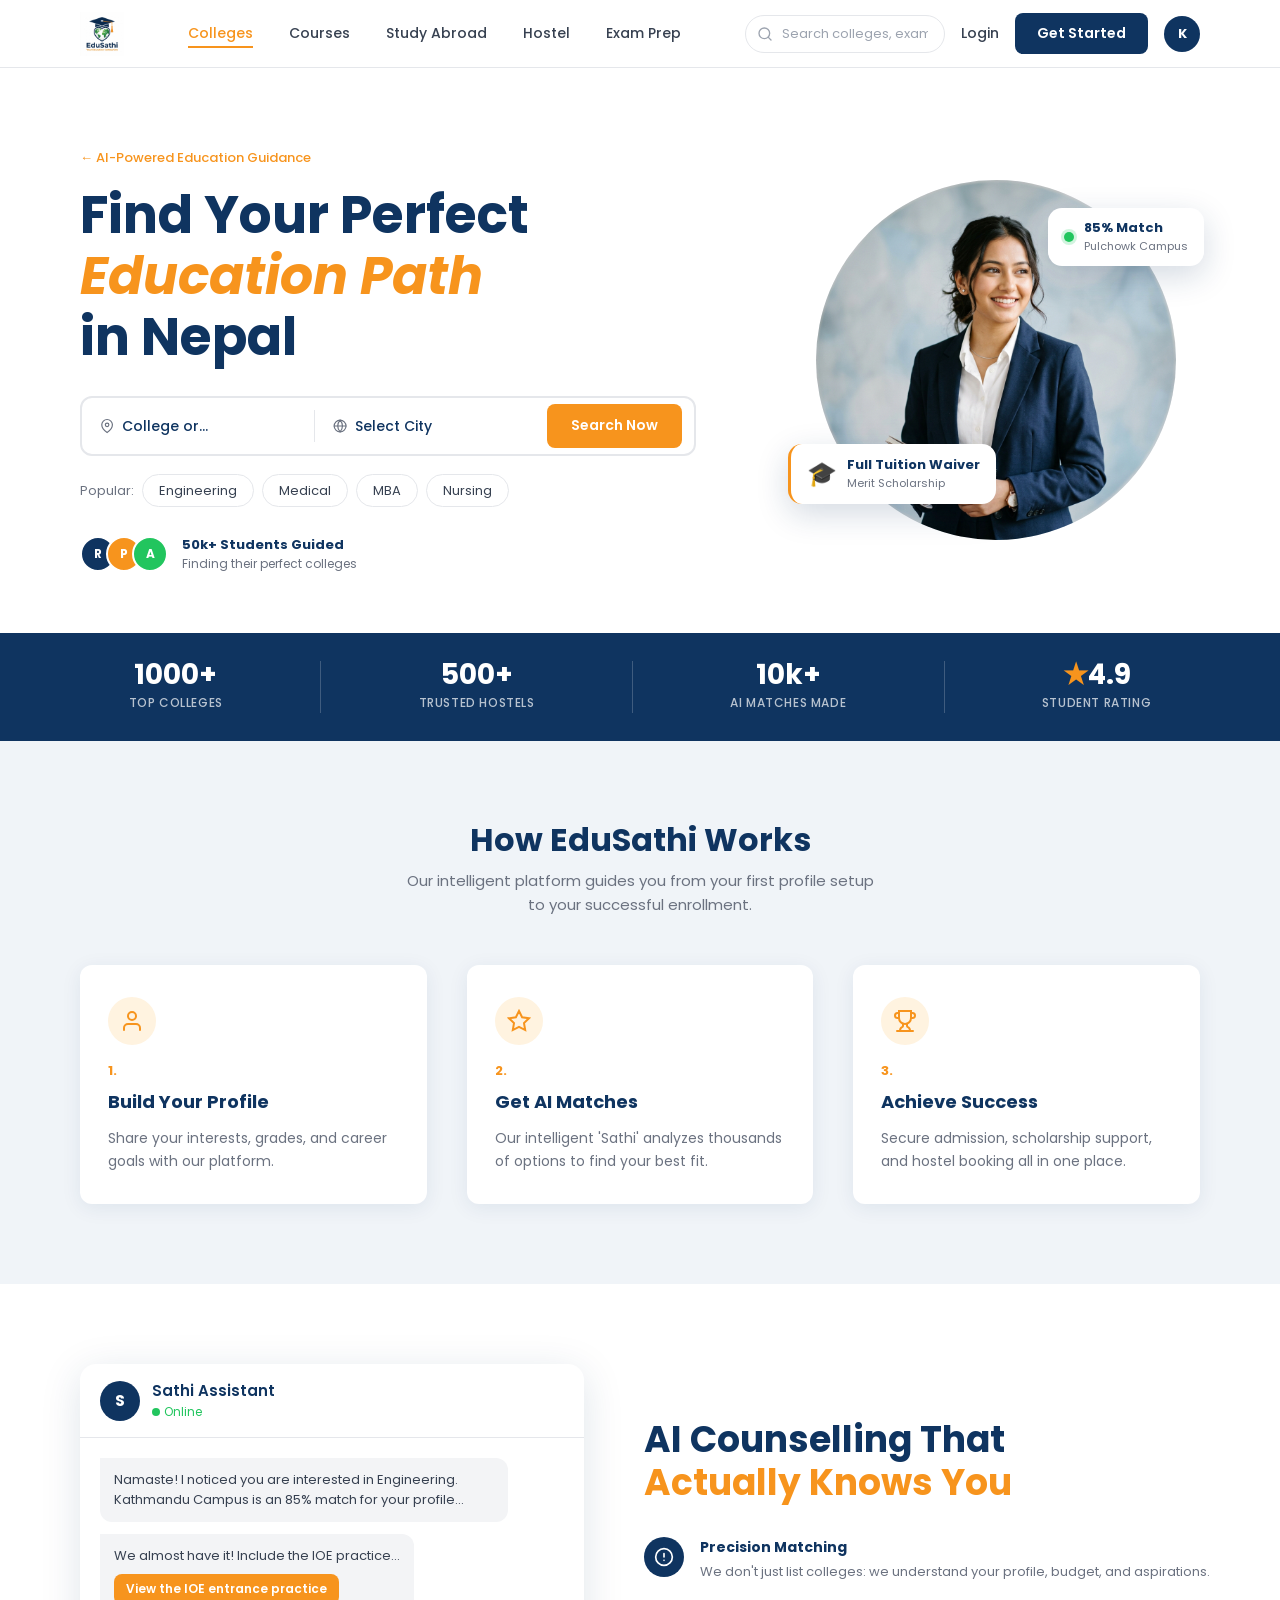
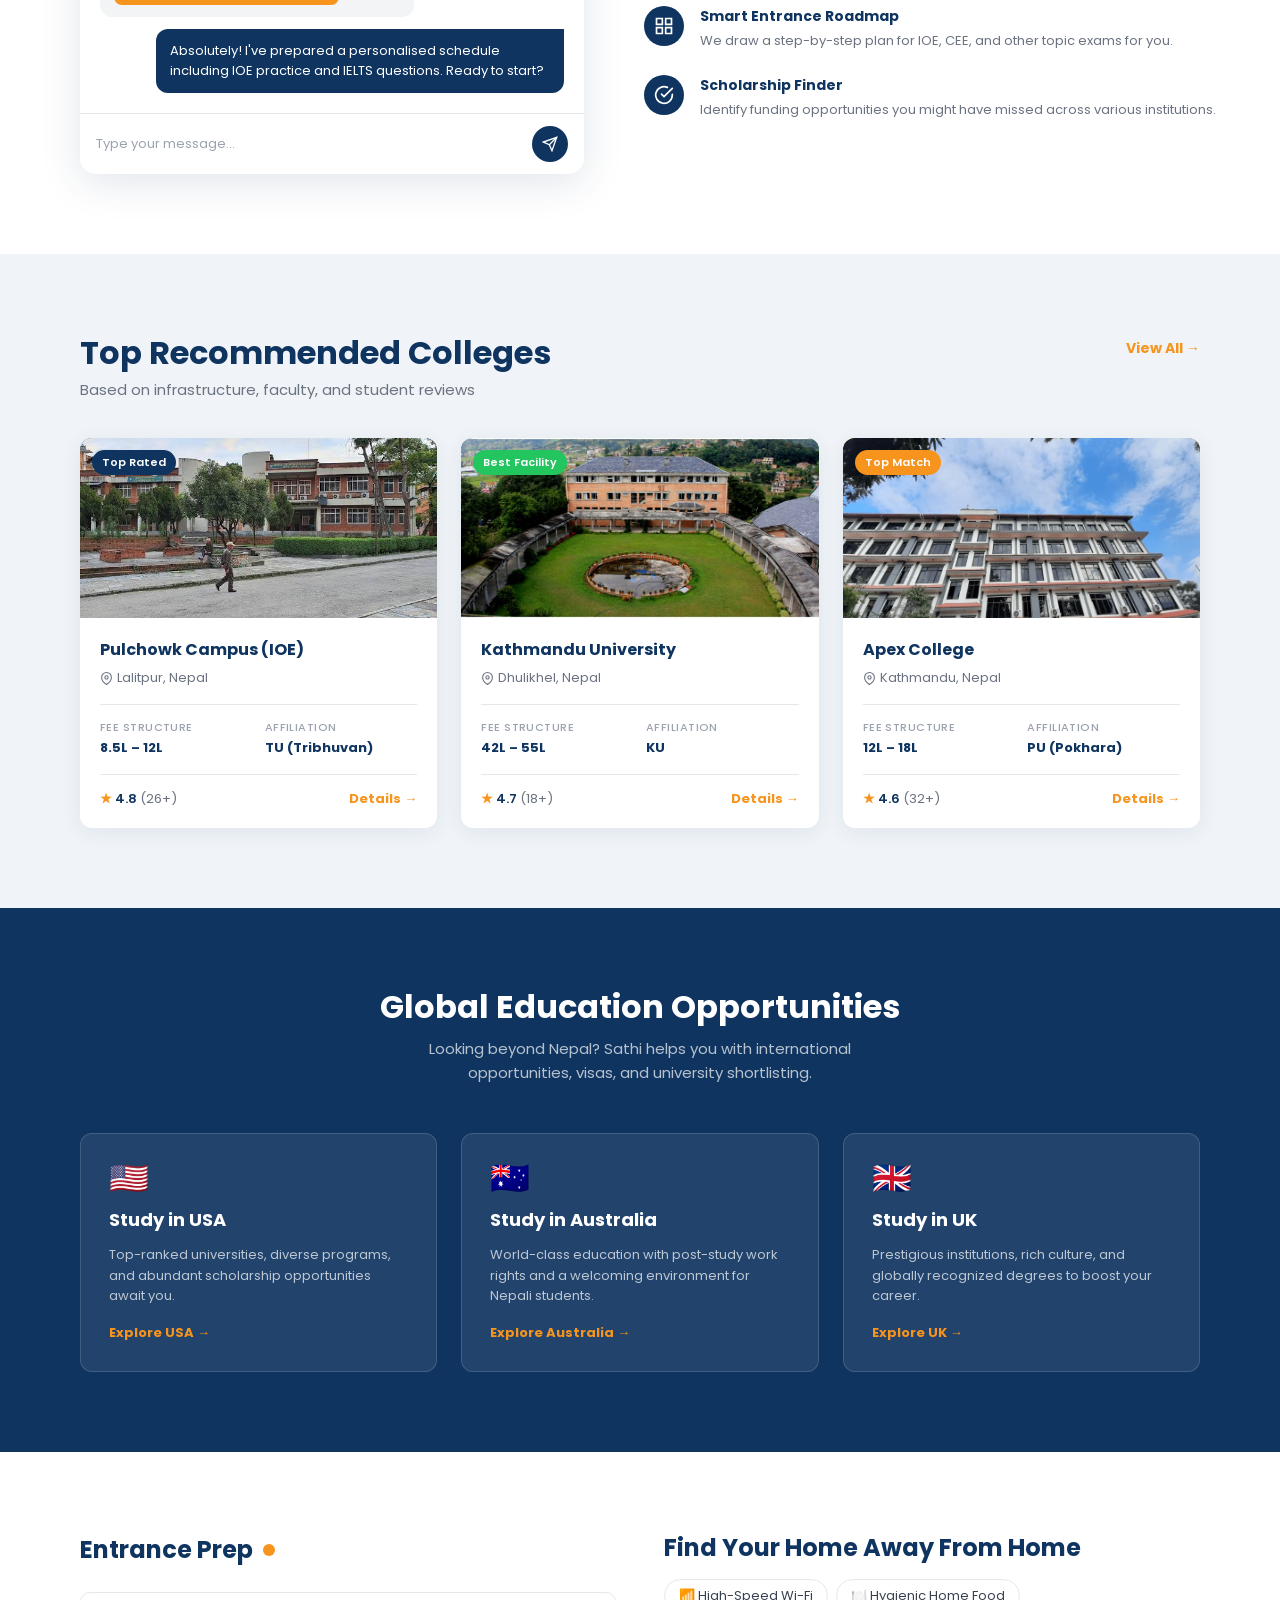
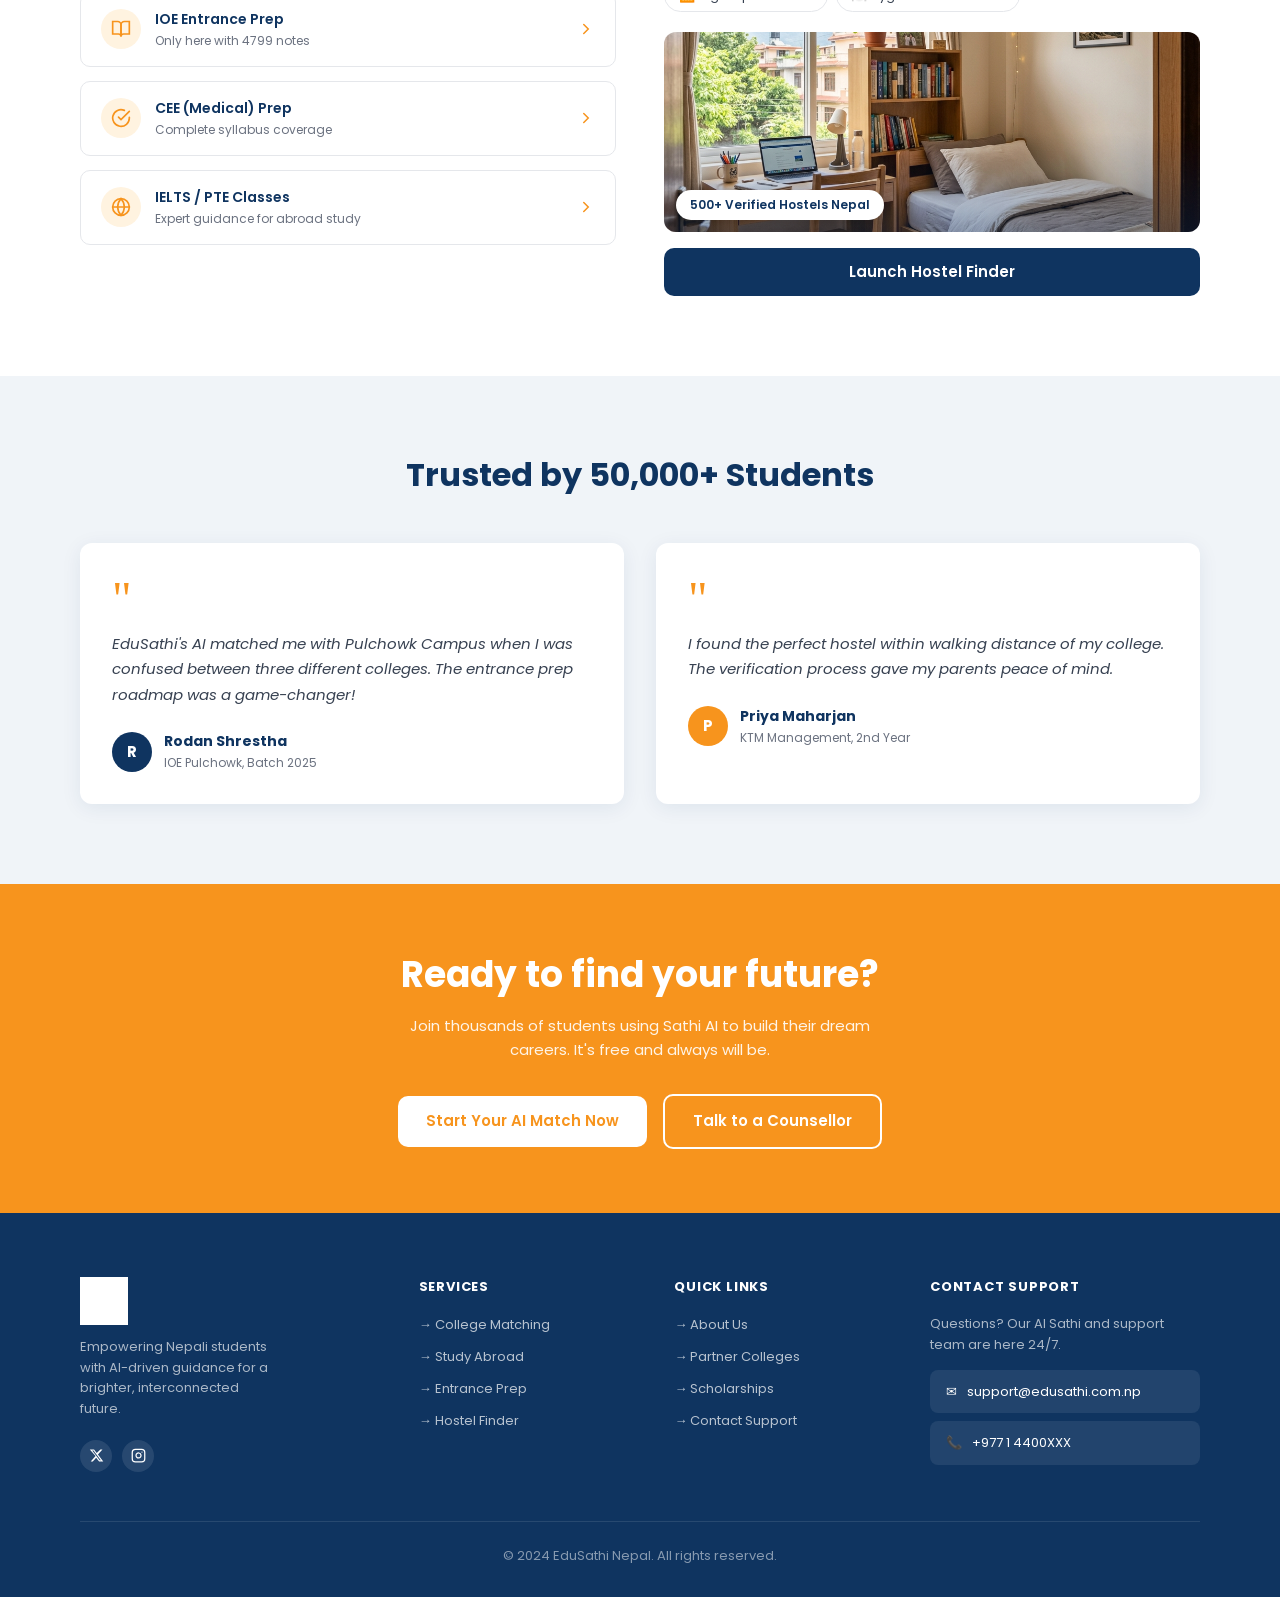
==== commit f474cdf1: "feat: add real college photos and complete homepage image integration" ====
--- a/index.html
+++ b/index.html
@@ -414,7 +414,7 @@
       <!-- Card 3 -->
       <div class="college-card">
         <div class="college-img college-img-3">
-          <img src="assets/images/colleges/apex.jpg" alt="Apex College">
+          <img src="assets/images/colleges/apex.png" alt="Apex College">
           <span class="college-tag tag-orange">Top Match</span>
         </div>
         <div class="college-body">
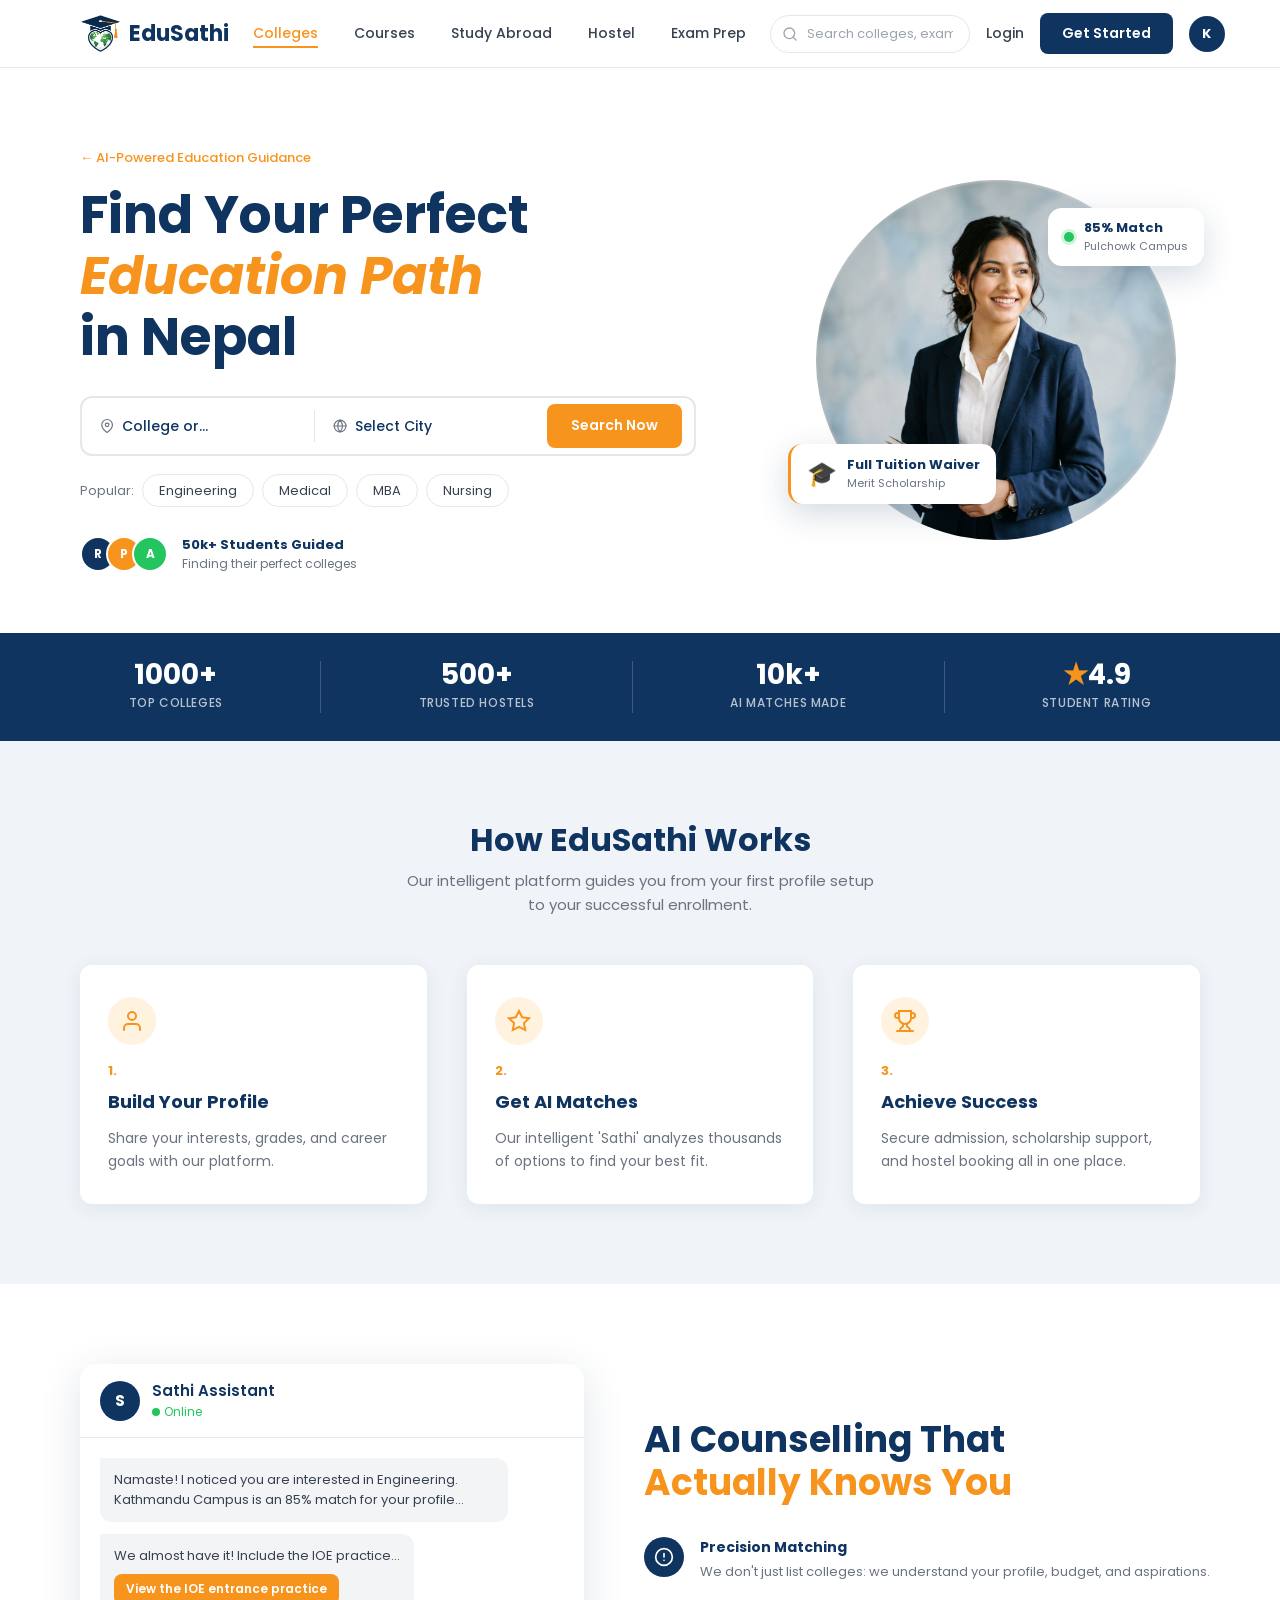
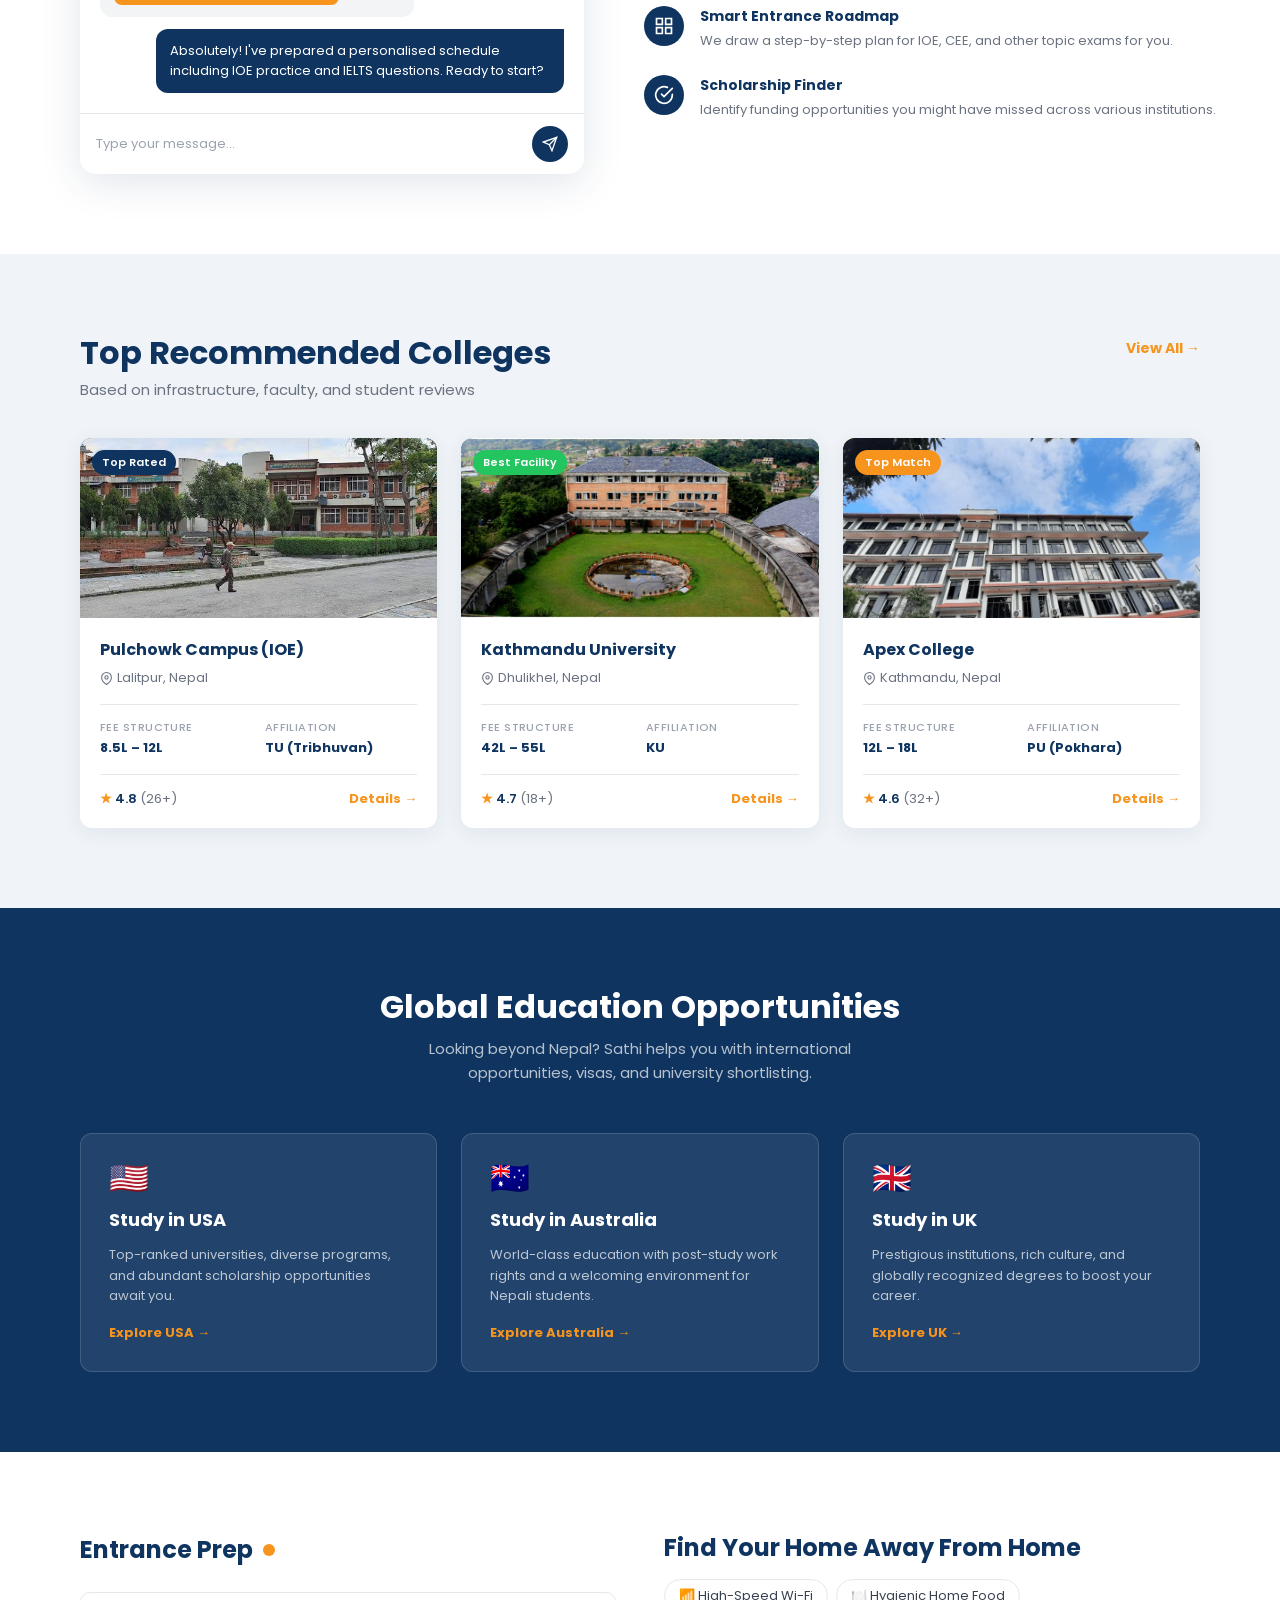
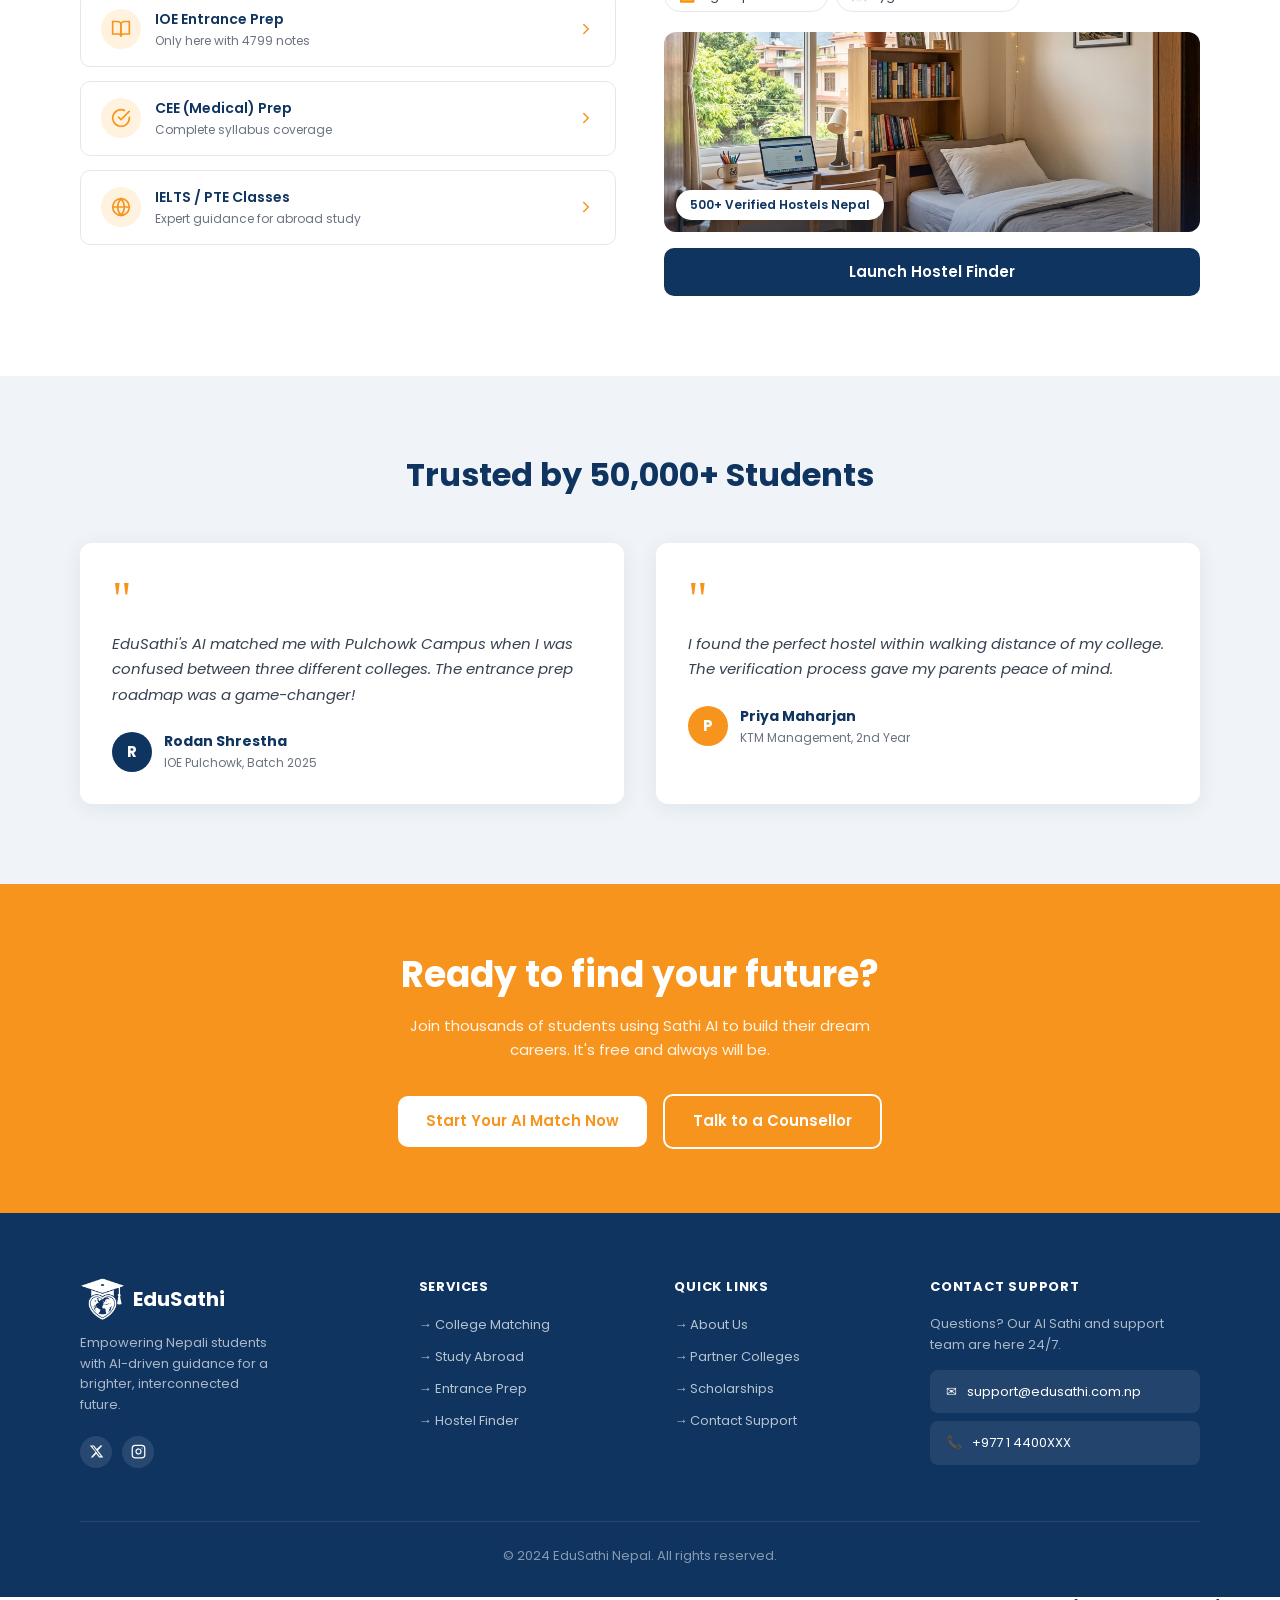
==== commit 08d02d8c: "feat:Manages the images in the frontend" ====
--- a/index.html
+++ b/index.html
@@ -20,7 +20,8 @@
        ================================================================ -->
   <nav class="navbar">
     <a href="index.html" class="nav-brand">
-      <img src="assets/images/logo/logo-dark.png" alt="EduSathi" class="nav-logo-img" style="height:44px;width:auto;object-fit:contain;">
+      <img src="assets/images/logo/logo-icon.png" alt="EduSathi" class="nav-logo-img">
+      <span class="nav-brand-text">EduSathi</span>
     </a>
 
     <!-- CSS-only hamburger -->
@@ -544,7 +545,7 @@
             </div>
           </div>
           <svg width="18" height="18" viewBox="0 0 24 24" fill="none" stroke="#F7941D" stroke-width="2" stroke-linecap="round">
-            <polyline points="9 18 15 12 9 6"/>
+            <polyline points="9 18 15 12 9 6"/>     
           </svg>
         </a>
       </div>
@@ -628,7 +629,8 @@
       <!-- Col 1: Brand -->
       <div class="footer-col brand-col">
         <a href="index.html" class="footer-logo">
-          <img src="assets/images/logo/logo-dark.png" alt="EduSathi" class="footer-logo-img" style="height:48px;width:auto;object-fit:contain;filter:brightness(0) invert(1);">
+          <img src="assets/images/logo/logo-icon.png" alt="EduSathi" class="footer-logo-img" style="filter:brightness(0) invert(1);">
+          <span class="footer-logo-text">EduSathi</span>
         </a>
         <p class="footer-tagline">Empowering Nepali students with AI-driven guidance for a brighter, interconnected future.</p>
         <div class="footer-socials">
@@ -692,3 +694,8 @@
 
 </body>
 </html>
+
+
+
+
+Kushal Sapkota is my name, I am a developer. I am ver good man ok, you are very good man ok, you are very good. I am a Kushal Sapkota haha kushal sa[pkota is muy name]
